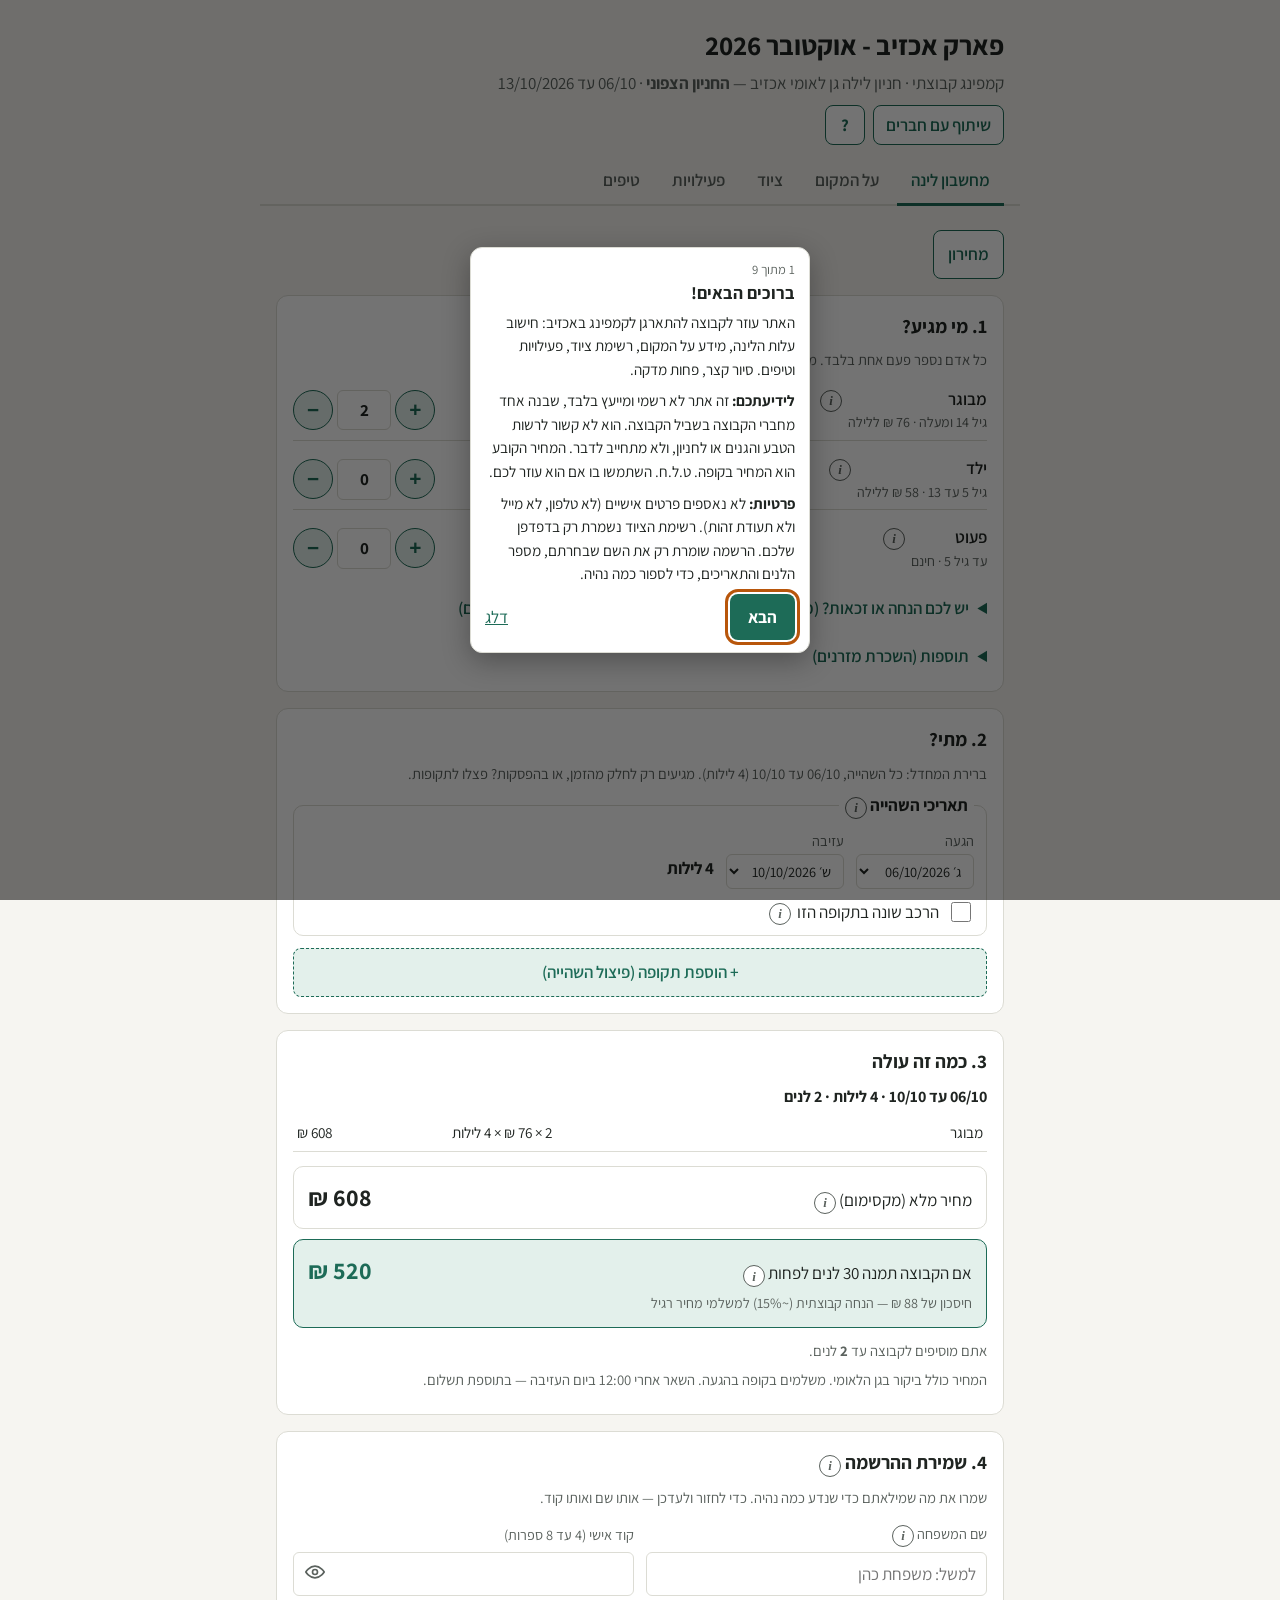
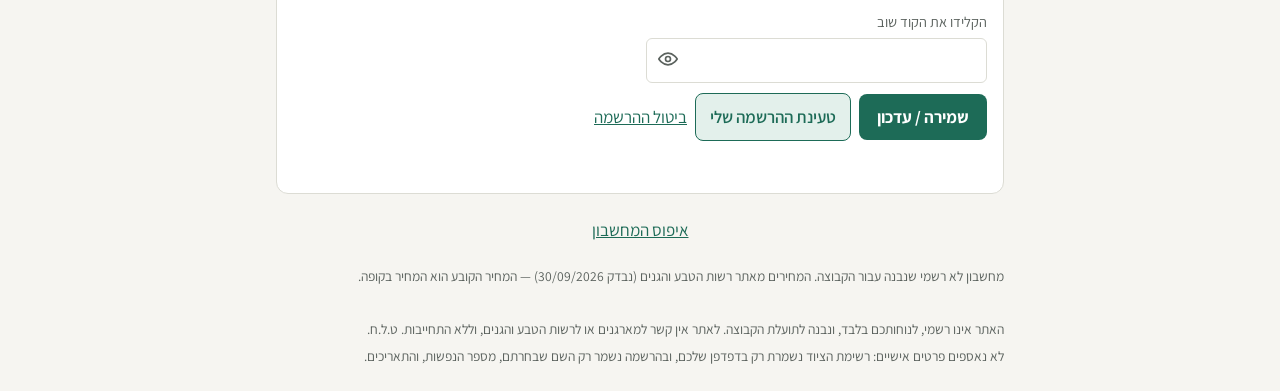
==== index.html @ d4a14a97 "admin-plan §4.3: the managing page edits anything current A tab per kind (tips, comments, gear, acti" ====
<!doctype html>
<html lang="he" dir="rtl">
<head>
  <meta charset="utf-8">
  <meta name="viewport" content="width=device-width, initial-scale=1">
  <title>פארק אכזיב - אוקטובר 2026</title>
  <meta name="description" content="מחשבון עלות לינה לקבוצה בחניון הלילה אכזיב (החניון הצפוני), 06/10 עד 13/10/2026">
  <link rel="preconnect" href="https://fonts.googleapis.com">
  <link rel="preconnect" href="https://fonts.gstatic.com" crossorigin>
  <link href="https://fonts.googleapis.com/css2?family=Assistant:wght@400;600;700&display=swap" rel="stylesheet">
  <link rel="stylesheet" href="style.css?v=d3c4871d">
</head>
<body>
  <a class="skip" href="#main">דלג לתוכן</a>

  <header class="top">
    <h1>פארק אכזיב - אוקטובר 2026</h1>
    <p class="sub">קמפינג קבוצתי · חניון לילה גן לאומי אכזיב — <strong>החניון הצפוני</strong> · 06/10 עד 13/10/2026</p>
    <div class="top-tools">
      <button type="button" id="share-btn" class="btn-secondary" aria-controls="share-menu" aria-expanded="false">שיתוף עם חברים</button>
      <button type="button" id="tour-help" class="btn-secondary" aria-label="הדרכה: סיור באתר">?</button>
      <div id="share-menu" class="share-menu" hidden></div>
    </div>
  </header>

  <nav class="tabs" role="tablist" aria-label="חלקי האתר">
    <button role="tab" id="tab-calc"   aria-controls="panel-calc"   aria-selected="true">מחשבון לינה</button>
    <button role="tab" id="tab-place"  aria-controls="panel-place"  aria-selected="false" tabindex="-1">על המקום</button>
    <button role="tab" id="tab-gear"   aria-controls="panel-gear"   aria-selected="false" tabindex="-1">ציוד</button>
    <button role="tab" id="tab-acts"   aria-controls="panel-acts"   aria-selected="false" tabindex="-1">פעילויות</button>
    <button role="tab" id="tab-tips"   aria-controls="panel-tips"   aria-selected="false" tabindex="-1">טיפים</button>
  </nav>

  <main id="main">

    <!-- ===== Calculator ===== -->
    <section role="tabpanel" id="panel-calc" aria-labelledby="tab-calc">
      <!-- the price list: a section of the calculator, opened by the button, closed by ✕ or the phone's back -->
      <div id="calc-prices" hidden>
        <div class="subbar"><button type="button" id="close-prices" class="btn-secondary">✕ חזרה למחשבון</button></div>
        <div class="card">
          <h2>מחירון לינת שטח באוהלים פרטיים</h2>
          <p class="hint">מחיר לאדם ללילה. אותו מחיר באמצע שבוע ובסופי שבוע. מחיר הלינה כולל ביקור בגן הלאומי.</p>
          <div class="table-wrap"><table id="price-table"></table></div>
          <ul class="notes">
            <li><strong>הנחה קבוצתית</strong> — לקבוצה שמגיעה יחד ומונה 30 לנים לפחות. חלה רק על משלמי מחיר רגיל (מבוגרים וילדים בלי הנחה אחרת). אין כפל הנחות.</li>
            <li>ילד = מגיל 5 עד 14. מתחת לגיל 5 אין תשלום במחירון.</li>
            <li>זכאים להנחה או לפטור (לינת שטח בלבד, בהצגת תעודה): נכה צה"ל ומלווה, נכה שחוק נכי המלחמה בנאצים חל עליו ומלווה, מלווה לאדם עם מוגבלות, תורם איבר בפועל, מדריך תיירים, אזרח ותיק, סטודנט, חיילי חובה ושירות לאומי, משרתי מילואים פעילים.</li>
            <li>התשלום נגבה בקופת האתר בהגעה (אשראי או מזומן) לפי מספר הלנים והלילות שבהזמנה. ההזמנה תופסת מסגרת אשראי; לא ניתן להזמין בכרטיס דיירקט/דביט/נטען.</li>
            <li>אי-הגעה בלי ביטול מחויבת לפי נוהל הביטול של רשות הטבע והגנים.</li>
          </ul>
          <p class="source">מקור: <a id="source-link" target="_blank" rel="noopener">אתר רשות הטבע והגנים</a> · נבדק <span id="checked-date"></span>. המחיר הקובע הוא המחיר בקופה.</p>
        </div>
      </div>

      <div id="calc-main">
      <div class="subbar"><button type="button" id="open-prices" class="btn-secondary" aria-controls="calc-prices" aria-expanded="false">מחירון</button></div>

      <div class="card">
        <h2>1. מי מגיע?</h2>
        <p class="hint">כל אדם נספר פעם אחת בלבד. מי שזכאי להנחה — ספרו אותו רק בשורת ההנחה שלו.</p>
        <div id="base-main" class="counters"></div>

        <details id="base-discounts-box">
          <summary>יש לכם הנחה או זכאות? (מטמון, מילואים, חיילים, סטודנטים, אזרחים ותיקים, נכים)</summary>
          <div id="base-discounts" class="counters"></div>
          <p class="hint">אין כפל הנחות. ההנחות ניתנות לזכאים בלבד ובהצגת כרטיס בתוקף.</p>
        </details>

        <details id="base-extras-box">
          <summary>תוספות (השכרת מזרנים)</summary>
          <div id="base-extras" class="counters"></div>
        </details>
      </div>

      <div class="card">
        <h2>2. מתי?</h2>
        <p class="hint">ברירת המחדל: כל השהייה, 06/10 עד 10/10 (4 לילות). מגיעים רק לחלק מהזמן, או בהפסקות? פצלו לתקופות.</p>
        <div id="periods"></div>
        <button type="button" id="add-period" class="btn-secondary">+ הוספת תקופה (פיצול השהייה)</button>
      </div>

      <div class="card result" aria-live="polite">
        <h2>3. כמה זה עולה</h2>
        <div id="result"></div>
      </div>

      <div class="card" id="reg-card">
        <h2>4. שמירת ההרשמה <span data-tip="נשמרים רק השם שבחרתם, הרכב הלנים והתאריכים — כדי שהמארגנים יוכלו לספור כמה נהיה. הקוד נשמר מוצפן. אפשר לחזור, לעדכן או לבטל בכל זמן." data-about="שמירת ההרשמה"></span></h2>
        <p id="reg-off" class="hint" hidden>ההרשמה עדיין לא פעילה — בינתיים אפשר להשתמש במחשבון.</p>
        <form id="reg-form" novalidate>
          <p class="hint">שמרו את מה שמילאתם כדי שנדע כמה נהיה. כדי לחזור ולעדכן — אותו שם ואותו קוד.</p>
          <p id="reg-hello" class="hello" hidden></p>
          <div class="fields">
            <div class="field">
              <label for="reg-user">שם המשפחה</label>
              <span data-tip="השם עבורכם לזיהוי עצמי — כך תמצאו את ההרשמה כשתחזרו לעדכן. התחילו להקליד ויופיעו השמות שכבר נרשמו." data-about="שם המשפחה"></span>
              <input id="reg-user" type="text" list="reg-names" autocomplete="off" maxlength="40" required placeholder="למשל: משפחת כהן">
              <datalist id="reg-names"></datalist>
            </div>
            <div class="field">
              <label for="reg-pin">קוד אישי (4 עד 8 ספרות)</label>
              <div class="pw"><input id="reg-pin" type="password" inputmode="numeric" autocomplete="off" pattern="[0-9]*" maxlength="8" required>
                <button type="button" class="eye" aria-controls="reg-pin" aria-pressed="false" aria-label="הצגת הקוד"><svg aria-hidden="true" viewBox="0 0 24 24" width="20" height="20" fill="none" stroke="currentColor" stroke-width="2"><path d="M1 12s4-7 11-7 11 7 11 7-4 7-11 7S1 12 1 12z"/><circle cx="12" cy="12" r="3"/><line class="slash" x1="3" y1="3" x2="21" y2="21"/></svg></button></div>
            </div>
            <div class="field" id="reg-pin2-field">
              <label for="reg-pin2">הקלידו את הקוד שוב</label>
              <div class="pw"><input id="reg-pin2" type="password" inputmode="numeric" autocomplete="off" pattern="[0-9]*" maxlength="8">
                <button type="button" class="eye" aria-controls="reg-pin2" aria-pressed="false" aria-label="הצגת הקוד"><svg aria-hidden="true" viewBox="0 0 24 24" width="20" height="20" fill="none" stroke="currentColor" stroke-width="2"><path d="M1 12s4-7 11-7 11 7 11 7-4 7-11 7S1 12 1 12z"/><circle cx="12" cy="12" r="3"/><line class="slash" x1="3" y1="3" x2="21" y2="21"/></svg></button></div>
            </div>
          </div>
          <div id="reg-ask" class="ask" hidden>
            <p id="reg-ask-q"></p>
            <div class="actions">
              <button type="button" id="reg-ask-yes" class="btn-primary">כן, זה אני</button>
              <button type="button" id="reg-ask-no" class="btn-secondary">לא, זו הרשמה חדשה</button>
            </div>
          </div>
          <div class="actions">
            <button type="submit" id="reg-save" class="btn-primary">שמירה / עדכון</button>
            <button type="button" id="reg-load" class="btn-secondary">טעינת ההרשמה שלי</button>
            <button type="button" id="reg-delete" class="btn-link">ביטול ההרשמה</button>
          </div>
          <p id="reg-msg" class="msg" role="status" aria-live="polite"></p>
          <div id="reg-keep" class="keep" hidden>
            <p><strong>שמרו לעצמכם את השם והקוד</strong> — בלעדיהם אי אפשר לעדכן את ההרשמה, והקוד לא נשמר אצלנו בצורה שאפשר לשחזר.</p>
            <div class="actions">
              <button type="button" id="keep-copy" class="btn-secondary">העתקה</button>
              <a id="keep-wa" class="btn-secondary" target="_blank" rel="noopener">שליחה לעצמי בוואטסאפ</a>
              <a id="keep-gmail" class="btn-secondary" target="_blank" rel="noopener">שליחה לעצמי ב-Gmail</a>
              <a id="keep-mail" class="btn-secondary">אפליקציית מייל</a>
            </div>
          </div>
        </form>
      </div>

      <div class="card" id="group-card" hidden>
        <h2>הקבוצה עד עכשיו</h2>
        <div id="group-status" aria-live="polite"></div>
      </div>

      <p class="center"><button type="button" id="reset" class="btn-link">איפוס המחשבון</button></p>
      </div>

      <!-- the calculator's note, under the calculator and the price list only -->
      <footer class="foot">
        מחשבון לא רשמי שנבנה עבור הקבוצה. המחירים מאתר רשות הטבע והגנים (נבדק <span class="checked"></span>) — המחיר הקובע הוא המחיר בקופה.
      </footer>
    </section>

    <!-- ===== Place ===== -->
    <section role="tabpanel" id="panel-place" aria-labelledby="tab-place" hidden>

      <div class="card">
        <h2>נגישות</h2>
        <p><strong>החניון הצפוני (שלנו):</strong> הונגשו חניה, שירותים, מקלחות, פינת פיקניק ושביל לאזור הקמת האוהלים. יש 2 תאי שירותי נכים.</p>
        <p class="muted"><strong>לידיעה — החניון הדרומי:</strong> הונגשו חניה, שירותים, מקלחות, פינת פיקניק, שתי חושות ושבילים.</p>
        <p class="hint">מלווה לאדם עם מוגבלות פטור מתשלום בלינת שטח (בעל התעודה משלם מחיר מלא). נכה צה"ל ומלווה — 38 ₪ ללילה. עגלות להובלת ציוד זמינות בהפקדת תעודה מזהה.</p>
      </div>

      <div class="card">
        <h2>שעות</h2>
        <dl class="facts">
          <dt>כניסה לחניון</dt><dd>15:00 עד 19:00 לכל המאוחר. כניסה רק עם הזמנה מאושרת.</dd>
          <dt>פינוי ביום העזיבה</dt><dd>עד 12:00. מחיר הלינה הוא עד 12:00 ביום העזיבה.</dd>
          <dt>להישאר אחרי 12:00</dt><dd>אפשר עד סגירת האתר ב-17:00, בתוספת 50% מדמי כניסת יום (לכל הלנים).</dd>
          <dt>הגעה מוקדמת</dt><dd>לאתר (לא לחניון), לפי מקום פנוי ובתוספת תשלום. מנויי מטמון — 50% מדמי כניסת יום.</dd>
          <dt>איחור בכניסה/יציאה</dt><dd>תוספת 50%; אחרי 18:00 — תוספת 100%.</dd>
          <dt>מקסימום</dt><dd>6 לילות ברצף.</dd>
          <dt>מקלחות חמות</dt><dd>18:00 בערב עד 09:00 בבוקר.</dd>
        </dl>
      </div>

      <div class="card">
        <h2>מה יש בחניון הצפוני</h2>
        <ul class="facilities">
          <li>מקלחות — 7 לנשים, 4 לגברים</li>
          <li>שירותים — 10 לנשים, 8 לגברים</li>
          <li>שירותי נכים — 2</li>
          <li>כיורים לשטיפת כלים — 5</li>
          <li>משטח עבודה — 1</li>
          <li>מקררים — 3 · מקפיאים — 2</li>
          <li>ברזיות מים לשתייה — 7 · מֵקָרים — 2</li>
          <li>נקודות טעינה לטלפונים — 20</li>
          <li>ספסלים ושולחנות פיקניק — 80</li>
          <li>סככות צל בחוף הרחצה — 2</li>
          <li>עמדות לאיסוף גחלים — 15</li>
          <li>תאורת שטח</li>
          <li>מנגל — מותר, בציוד עצמי</li>
          <li>חוף רחצה מוכרז עם מציל עד 15/10</li>
        </ul>
        <p class="hint">השכרת מזרן — 12 ₪ ללילה (לפי המלאי). <strong>אין פלטות לשבת בחניון הצפוני</strong> — הן רק בדרומי.</p>
      </div>

      <div class="card">
        <h2>כדאי לדעת לפני שמגיעים</h2>
        <ul class="rules">
          <li>אין כניסה לכלבים.</li>
          <li>אין חשמל — אסור למתוח כבלים ומאריכים. אסור להפעיל גנרטורים.</li>
          <li>אסור להשמיע מוזיקה או להפעיל הגברה.</li>
          <li>אסור להדליק מדורות. מנגל — כן.</li>
          <li>אסור להכניס בקבוקי זכוכית, ובלוני גז מעל 10 ק"ג.</li>
          <li>אסור לקשור חבלים ולמתוח כבלים בין העצים.</li>
          <li>החניון לא שומר מקום מוגדר — תפוסה בלבד. שווה להגיע יחד.</li>
          <li>יש להפקיד תעודה מזהה בהגעה.</li>
          <li>אין לינה על החוף. רחצה רק בחוף המוכרז ובשעות ההצלה.</li>
          <li>במזג אוויר סוער לא ניתן להגיע ללינה מטעמי בטיחות.</li>
        </ul>
      </div>

      <div class="card">
        <h2>איך מגיעים ויצירת קשר</h2>
        <p>כ-5 ק"מ צפונית לנהריה. מכביש 4 — פנייה ראשונה שמאלה אחרי קיבוץ גשר הזיו (בין ק"מ 245 ל-246).<br>
          בוויז: <strong>חניון לילה גן לאומי אכזיב וחוף אכזיב</strong></p>
        <p>טלפון החניון: <a href="tel:049823263">04-9823263</a> · מוקד: <a href="tel:*3639">3639*</a><br>
          דוא"ל: <a href="mailto:gl-achziv-h@npa.org.il">gl-achziv-h@npa.org.il</a></p>
      </div>
    </section>

    <!-- ===== Tips ===== -->
    <section role="tabpanel" id="panel-tips" aria-labelledby="tab-tips" hidden>
      <div class="card">
        <h2>טיפים מהקבוצה</h2>
        <p class="hint">טיפים שחברי הקבוצה כתבו — ציוד, לינה, אוכל, ילדים ועוד. כל טיפ ותגובה מופיעים באתר אחרי אישור של המארגן.</p>
        <p id="tips-state" class="msg" role="status" aria-live="polite">טוען טיפים…</p>
        <div id="tips-tools" class="tips-tools" hidden>
          <div class="field">
            <label for="tips-q">חיפוש</label>
            <input id="tips-q" type="search" autocomplete="off" placeholder="למשל: אוהל, צל, ילדים">
          </div>
          <div class="field">
            <label for="tips-cat">קטגוריה</label>
            <select id="tips-cat"><option value="">הכל</option></select>
          </div>
          <button type="button" id="tips-write-btn" class="btn-secondary">+ כתיבת טיפ חדש</button>
        </div>
        <p id="tips-count" class="hint" aria-live="polite"></p>
      </div>

      <div id="tips-mine"></div>
      <div id="tips-list"></div>

      <div class="card" id="tip-write" hidden>
        <h2>כתיבת טיפ חדש</h2>
        <p class="hint">רעיון אחד בכל טיפ: כותרת קצרה ועד 400 תווים. הטיפ יופיע אחרי אישור.</p>
        <form id="tip-form" novalidate>
          <div class="field">
            <label for="tip-cat">קטגוריה</label>
            <select id="tip-cat" required></select>
          </div>
          <div class="field">
            <label for="tip-title">כותרת</label>
            <input id="tip-title" type="text" maxlength="60" autocomplete="off" required placeholder="למשל: יתדות ארוכות לחול">
          </div>
          <div class="field">
            <label for="tip-text">הטיפ</label>
            <textarea id="tip-text" rows="4" maxlength="400" required aria-describedby="tip-left"></textarea>
            <small id="tip-left" class="left"></small>
          </div>
          <div class="field">
            <label for="tip-author">שם (לא חובה)</label>
            <input id="tip-author" type="text" maxlength="40" autocomplete="off">
          </div>
          <div class="hp" aria-hidden="true"><label>לא למילוי <input id="tip-hp" type="text" tabindex="-1" autocomplete="off"></label></div>
          <div id="tip-similar" class="similar" hidden aria-live="polite"></div>
          <div class="actions"><button type="submit" class="btn-primary">שליחה לאישור</button></div>
          <p id="tip-msg" class="msg" role="status" aria-live="polite"></p>
        </form>
      </div>
    </section>

    <!-- ===== Equipment ===== -->
    <section role="tabpanel" id="panel-gear" aria-labelledby="tab-gear" hidden>
      <div class="card">
        <h2>רשימת ציוד אישית</h2>
        <p class="hint">בחרו מה אתם לוקחים, ואז סמנו מה כבר ארוז. הרשימה נשמרת בדפדפן הזה בלבד — להעברה לטלפון אחר, שלחו אותה בוואטסאפ.</p>
      </div>

      <!-- fixed under the tab row: the view toggle, and in the picking view the search and tags -->
      <div id="gear-bar" class="gbar">
        <div class="seg" role="group" aria-label="תצוגה">
          <button type="button" id="gear-view-pick" aria-pressed="true">בחירת פריטים</button>
          <button type="button" id="gear-view-mine" aria-pressed="false">הרשימה שלי (0)</button>
        </div>
        <div id="gear-filters">
          <label for="gear-q" class="sr-only">חיפוש פריט</label>
          <input id="gear-q" type="search" autocomplete="off" placeholder="חיפוש, למשל: פנס, צל, תינוק">
          <div id="gear-tags" class="chips" role="group" aria-label="סינון לפי תגית"></div>
        </div>
      </div>

      <div id="gear-pick">
        <div class="card">
          <button type="button" id="gear-basic" class="btn-secondary">+ הוספת כל הפריטים הבסיסיים</button>
          <button type="button" id="gear-clear" class="btn-link">ניקוי כל הבחירות</button>
          <p id="gear-pick-msg" class="msg" role="status" aria-live="polite"></p>
          <p id="gear-count" class="hint" aria-live="polite"></p>
          <button type="button" id="gear-expand" class="btn-link">פתיחת כל הקטגוריות</button>
        </div>
        <div id="gear-pick-list" class="card glists"></div>
      </div>

      <div id="gear-mine" hidden>
        <div class="card">
          <p id="gear-mine-empty" class="hint">עוד לא בחרתם פריטים. עברו ל"בחירת פריטים" וסמנו מה אתם לוקחים.</p>
          <div id="gear-progress" hidden>
            <p id="gear-progress-text" class="gprog"></p>
            <progress id="gear-progress-bar" value="0" max="1" aria-labelledby="gear-progress-text"></progress>
          </div>
          <div id="gear-mine-tools" class="actions" hidden>
            <button type="button" id="gear-copy" class="btn-secondary">העתקת הרשימה</button>
            <a id="gear-wa" class="btn-secondary" href="https://wa.me/" target="_blank" rel="noopener">שליחה בוואטסאפ</a>
            <button type="button" id="gear-reset" class="btn-link">ניקוי סימוני "ארוז"</button>
          </div>
          <p id="gear-mine-msg" class="msg" role="status" aria-live="polite"></p>
        </div>
        <div id="gear-mine-list" class="card glists"></div>
      </div>

      <div class="card" id="gear-add">
        <h2>חסר פריט?</h2>
        <p class="hint">הוסיפו אותו לרשימה שלכם. הוא יישלח גם למארגן, שיחליט אם להוסיף אותו לרשימה הכללית.</p>
        <form id="gear-form" novalidate>
          <div class="field">
            <label for="gear-new-sec">קטגוריה</label>
            <select id="gear-new-sec" required></select>
          </div>
          <div class="field">
            <label for="gear-new-name">הפריט</label>
            <input id="gear-new-name" type="text" maxlength="60" autocomplete="off" required placeholder="למשל: כיסא חוף">
          </div>
          <div class="hp" aria-hidden="true"><label>לא למילוי <input id="gear-hp" type="text" tabindex="-1" autocomplete="off"></label></div>
          <div class="actions"><button type="submit" class="btn-primary">הוספה לרשימה שלי</button></div>
          <p id="gear-form-msg" class="msg" role="status" aria-live="polite"></p>
        </form>
      </div>
    </section>

    <!-- ===== Activities ===== -->
    <section role="tabpanel" id="panel-acts" aria-labelledby="tab-acts" hidden>
      <div class="card">
        <h2>פעילויות בקבוצה</h2>
        <p class="hint">פעילויות שמשפחות בקבוצה מתכננות: לכולם, למבוגרים או לילדים. משפחה רשומה יכולה להוסיף פעילות או להצטרף אליה, עם השם והקוד של ההרשמה.</p>
        <p id="acts-state" class="msg" role="status" aria-live="polite">טוען פעילויות…</p>
        <button type="button" id="acts-add" class="btn-secondary">+ הוספת פעילות</button>
      </div>

      <!-- fixed under the tab row: the view toggle and the filters -->
      <div id="acts-bar" class="gbar">
        <div class="seg" role="group" aria-label="תצוגה">
          <button type="button" id="acts-view-list" aria-pressed="true">לפי ימים</button>
          <button type="button" id="acts-view-cal" aria-pressed="false">לוח שבועי</button>
          <button type="button" id="acts-view-mine" aria-pressed="false">הרשימה שלי</button>
        </div>
        <label for="acts-q" class="sr-only">חיפוש פעילות</label>
        <input id="acts-q" type="search" autocomplete="off" placeholder="חיפוש, למשל: ים, יצירה, טיול">
        <div id="acts-days" class="chips chips-row" role="group" aria-label="סינון לפי יום"></div>
        <div id="acts-tags" class="chips" role="group" aria-label="סינון לפי קהל"></div>
      </div>

      <p id="acts-count" class="hint" aria-live="polite"></p>
      <div id="acts-list"></div>
      <div id="acts-cal" hidden></div>

      <dialog id="act-dlg" class="adlg" aria-labelledby="act-dlg-title">
        <button type="button" id="act-dlg-close" class="adlg-x" aria-label="סגירה">✕</button>
        <div id="act-dlg-body"></div>
      </dialog>
      <!-- after joining or leaving: a short confirmation, not the whole activity again (activities-plan §6.4) -->
      <dialog id="act-done" class="adlg adlg-sm" aria-labelledby="act-done-title" aria-describedby="act-done-text">
        <h2 id="act-done-title"></h2>
        <p id="act-done-text"></p>
        <div class="actions"><button type="button" id="act-done-ok" class="btn-primary">אישור</button></div>
      </dialog>
    </section>
  </main>

  <!-- the site-wide note, on every tab (docs/tour-plan.md §2) -->
  <footer class="site-note">
    <p>האתר אינו רשמי, לנוחותכם בלבד, ונבנה לתועלת הקבוצה. לאתר אין קשר למארגנים או לרשות הטבע והגנים, וללא התחייבות. ט.ל.ח.</p>
    <p>לא נאספים פרטים אישיים: רשימת הציוד נשמרת רק בדפדפן שלכם, ובהרשמה נשמר רק השם שבחרתם, מספר הנפשות, והתאריכים.</p>
  </footer>

  <dialog id="share-dlg" class="adlg" aria-labelledby="share-dlg-title">
    <h2 id="share-dlg-title">נרשמתם!</h2>
    <p>רוצים לשתף את האתר עם משפחות נוספות מהקבוצה?</p>
    <div class="actions" id="share-dlg-actions"></div>
    <p class="msg good" id="share-dlg-msg" role="status" aria-live="polite"></p>
  </dialog>

  <script src="prices.js?v=9ef8ec21"></script>
  <script src="app.js?v=78fe87df"></script>
  <script src="search.js?v=31352673"></script>
  <script src="tips.js?v=34713f3a"></script>
  <script src="gear-seed.js?v=c6a3d750"></script>
  <script src="gear.js?v=e1b0dcc9"></script>
  <script src="acts-demo.js?v=b2f8d20b"></script>
  <script src="activities.js?v=a97023ba"></script>
  <script src="share.js?v=1d3c3429"></script>
  <script src="tour-texts.js?v=ff531dfa"></script>
  <script src="tour.js?v=58c1f60b"></script>
</body>
</html>
---- style.css ----
:root {
  --bg: #f6f5f1;
  --card: #ffffff;
  --text: #1f2421;
  --muted: #5b625e;
  --line: #dcdcd4;
  --accent: #1d6b57;
  --accent-soft: #e3f0eb;
  --warn-bg: #fff4e0;
  --warn-text: #7a4a00;
  --focus: #b8560b;
  --danger: #c62828;
  /* activity audiences: background, edge, text */
  --t-all-bg: #e3f0eb; --t-all-line: #1d6b57; --t-all-ink: #1d6b57;
  --t-adult-bg: #e6edf8; --t-adult-line: #3b62a3; --t-adult-ink: #2d4f87;
  --t-kid-bg: #fdeccf; --t-kid-line: #b86a0b; --t-kid-ink: #8a4d00;
}
@media (prefers-color-scheme: dark) {
  :root:not([data-theme="light"]) {
    --bg: #151816; --card: #1f2320; --text: #ecefec; --muted: #a8b0ab;
    --line: #353b37; --accent: #6cc4a8; --accent-soft: #1f3a31;
    --warn-bg: #3a2c12; --warn-text: #ffd699; --focus: #ffb066; --danger: #ff6b6b;
    --t-all-bg: #1f3a31; --t-all-line: #6cc4a8; --t-all-ink: #8fdcc0;
    --t-adult-bg: #1e2b40; --t-adult-line: #8fb4ee; --t-adult-ink: #a9c6f5;
    --t-kid-bg: #3d2c10; --t-kid-line: #f0a94a; --t-kid-ink: #ffc780;
  }
}
:root[data-theme="dark"] {
  --bg: #151816; --card: #1f2320; --text: #ecefec; --muted: #a8b0ab;
  --line: #353b37; --accent: #6cc4a8; --accent-soft: #1f3a31;
  --warn-bg: #3a2c12; --warn-text: #ffd699; --focus: #ffb066; --danger: #ff6b6b;
    --t-all-bg: #1f3a31; --t-all-line: #6cc4a8; --t-all-ink: #8fdcc0;
    --t-adult-bg: #1e2b40; --t-adult-line: #8fb4ee; --t-adult-ink: #a9c6f5;
    --t-kid-bg: #3d2c10; --t-kid-line: #f0a94a; --t-kid-ink: #ffc780;
}

* { box-sizing: border-box; }
body {
  margin: 0; background: var(--bg); color: var(--text);
  font: 17px/1.55 "Assistant", "Segoe UI", Arial, sans-serif;
}
main, .top, .tabs { max-width: 760px; margin-inline: auto; padding-inline: 16px; }
h1 { font-size: 1.7rem; margin: 24px 0 4px; }
h2 { font-size: 1.2rem; margin: 0 0 8px; }
h3 { font-size: 1rem; margin: 0 0 6px; }
.sub { margin: 0 0 16px; color: var(--muted); }
a { color: var(--accent); }
:focus-visible { outline: 3px solid var(--focus); outline-offset: 2px; }

.skip { position: absolute; inset-inline-start: -999px; }
.skip:focus { inset-inline-start: 16px; top: 8px; background: var(--card); padding: 8px; z-index: 9; }

/* tabs */
/* The row's line is an inset shadow, not a border, and the active tab's underline sits over it inside the row:
   anything below the row's box made it scroll up and down (a small vertical scrollbar on desktop). */
.tabs { display: flex; gap: 4px; box-shadow: inset 0 -2px 0 var(--line); overflow-x: auto; overflow-y: hidden;
  position: sticky; top: 0; z-index: 5; background: var(--bg); }
/* anything scrolled into view lands below the fixed tab row */
.card, [id] { scroll-margin-top: calc(var(--tabs-h, 48px) + 12px); }
#panel-calc .card, #panel-calc [id] { scroll-margin-top: calc(var(--tabs-h, 48px) + 68px); }
/* the calculator's fixed bar (מחירון / ✕), right under the tab row */
.subbar { position: sticky; top: var(--tabs-h, 48px); z-index: 4; background: var(--bg); padding: 8px 0; margin-bottom: 8px; }
.subbar .btn-secondary { width: auto; border-style: solid; background: var(--card); }
#calc-main[hidden], #calc-prices[hidden] { display: none; }
.tabs button {
  font: inherit; font-weight: 600; background: none; border: 0; color: var(--muted);
  padding: 10px 14px; cursor: pointer; border-bottom: 3px solid transparent; white-space: nowrap;
}
.tabs button[aria-selected="true"] { color: var(--accent); border-bottom-color: var(--accent); }
main { padding-top: 16px; padding-bottom: 24px; }

.card { background: var(--card); border: 1px solid var(--line); border-radius: 12px; padding: 16px; margin-bottom: 16px; }
.hint, .muted, small { color: var(--muted); }
.hint { font-size: .92rem; margin: 6px 0; }
.center { text-align: center; }

/* counters */
.counters { display: grid; gap: 8px; margin: 8px 0; }
.counter { display: flex; align-items: center; justify-content: space-between; gap: 12px; padding: 6px 0; border-bottom: 1px solid var(--line); }
.counter:last-child { border-bottom: 0; }
.counter label { display: flex; flex-direction: column; }
.counter .lbl { font-weight: 600; }
.counter .meta { font-size: .88rem; color: var(--muted); }
.stepper { display: flex; align-items: center; flex-shrink: 0; }
.stepper input {
  width: 3.2em; text-align: center; font: inherit; font-weight: 700; padding: 6px 2px;
  border: 1px solid var(--line); background: var(--card); color: var(--text); margin: 0 4px; border-radius: 6px;
  -moz-appearance: textfield;
}
.stepper input::-webkit-inner-spin-button, .stepper input::-webkit-outer-spin-button { -webkit-appearance: none; margin: 0; }
.step {
  width: 40px; height: 40px; border-radius: 50%; border: 1px solid var(--accent); background: var(--accent-soft);
  color: var(--accent); font-size: 1.3rem; font-weight: 700; cursor: pointer; line-height: 1;
}
details { margin-top: 10px; }
summary { cursor: pointer; font-weight: 600; color: var(--accent); padding: 6px 0; }

/* info bubbles */
.who { display: flex; align-items: flex-start; gap: 6px; }
.tip { position: relative; display: inline-block; vertical-align: middle; }
.tip-btn {
  width: 22px; height: 22px; border-radius: 50%; border: 1px solid var(--muted); background: var(--card);
  color: var(--muted); font: italic 700 13px/1 Georgia, serif; cursor: pointer; padding: 0;
  /* larger invisible hit area for fingers */
  box-shadow: 0 0 0 10px transparent;
}
.tip-btn:hover, .tip.open .tip-btn { border-color: var(--accent); color: var(--accent); }
.tip-bubble {
  display: none; position: fixed; z-index: 10; left: 0; top: 0;
  width: max-content; max-width: min(280px, calc(100vw - 16px));
  background: var(--text); color: var(--bg); font: 400 .88rem/1.45 "Assistant", "Segoe UI", Arial, sans-serif;
  padding: 8px 10px; border-radius: 8px; box-shadow: 0 4px 14px rgba(0,0,0,.18); text-align: start; white-space: normal;
}
.tip-bubble::before {
  content: ""; position: absolute; top: -6px; left: calc(var(--arrow-x, 20px) - 6px);
  border: 6px solid transparent; border-top: 0; border-bottom-color: var(--text);
}
.tip-bubble.above::before { top: auto; bottom: -6px; border-bottom: 0; border-top: 6px solid var(--text); }
.tip:hover .tip-bubble, .tip-btn:focus-visible + .tip-bubble, .tip.open .tip-bubble { display: block; }

/* periods */
.period { position: relative; border: 1px solid var(--line); border-radius: 10px; padding: 10px 12px; margin: 0 0 12px; }
/* trash sits on the header line, at the left (inline-end in RTL) */
.period .remove {
  position: absolute; top: -31px; inset-inline-end: 10px;
  width: 36px; height: 36px; display: grid; place-items: center;
  border: 1px solid var(--danger); border-radius: 50%; background: var(--card); color: var(--danger); cursor: pointer;
}
.period .remove:hover { background: var(--danger); color: var(--card); }
.period legend { font-weight: 700; padding: 0 6px; }
.dates { display: flex; flex-wrap: wrap; gap: 12px; align-items: flex-end; }
.dates label { font-size: .9rem; color: var(--muted); }
select {
  font: inherit; color: var(--text); background: var(--card); border: 1px solid var(--line);
  border-radius: 6px; padding: 6px 8px; margin-top: 2px;
}
.nights { font-weight: 700; padding-bottom: 8px; }
.check { display: flex; align-items: center; gap: 6px; margin-top: 10px; }
.check label { display: flex; align-items: center; gap: 8px; }
.check input { width: 20px; height: 20px; }
.custom { margin-top: 8px; padding-inline-start: 12px; border-inline-start: 3px solid var(--accent-soft); }
.btn-secondary {
  font: inherit; font-weight: 600; background: var(--accent-soft); color: var(--accent);
  border: 1px dashed var(--accent); border-radius: 8px; padding: 10px 14px; cursor: pointer; width: 100%;
}
.btn-link { font: inherit; background: none; border: 0; color: var(--accent); text-decoration: underline; cursor: pointer; padding: 6px 0; }

/* result */
.warn { background: var(--warn-bg); color: var(--warn-text); border-radius: 8px; padding: 10px 28px 10px 12px; margin: 0 0 12px; }
.breakdown { margin-bottom: 14px; }
table { width: 100%; border-collapse: collapse; font-size: .95rem; }
td, th { padding: 6px 4px; border-bottom: 1px solid var(--line); text-align: start; vertical-align: top; }
.num { text-align: end; white-space: nowrap; font-variant-numeric: tabular-nums; }
.totals { display: grid; gap: 10px; margin: 12px 0; }
.total { display: flex; flex-wrap: wrap; justify-content: space-between; align-items: baseline; gap: 4px 12px;
  padding: 12px 14px; border-radius: 10px; border: 1px solid var(--line); }
.total strong { font-size: 1.5rem; font-variant-numeric: tabular-nums; }
.total small { flex-basis: 100%; }
.total.group { background: var(--accent-soft); border-color: var(--accent); }
.total.group strong { color: var(--accent); }

/* registration */
.fields { display: grid; grid-template-columns: 1fr 1fr; gap: 12px; margin: 10px 0; align-items: end; }
.fields label { font-size: .9rem; color: var(--muted); }
.fields input {
  width: 100%; font: inherit; color: var(--text); background: var(--card);
  border: 1px solid var(--line); border-radius: 6px; padding: 8px 10px; margin-top: 2px;
}
.actions { display: flex; flex-wrap: wrap; gap: 8px; align-items: center; }
.actions .btn-secondary { width: auto; border-style: solid; }
.btn-primary {
  font: inherit; font-weight: 700; background: var(--accent); color: var(--card);
  border: 0; border-radius: 8px; padding: 10px 18px; cursor: pointer;
}
button:disabled { opacity: .55; cursor: wait; }
.msg { min-height: 1.5em; margin: 10px 0 0; font-weight: 600; }
.msg.good { color: var(--accent); }
.msg.bad { color: var(--warn-text); background: var(--warn-bg); padding: 6px 10px; border-radius: 6px; }
.nights-table .yes { color: var(--accent); font-weight: 700; }
.nights-table .no { color: var(--muted); }
.field label { font-size: .9rem; color: var(--muted); }
.field input { margin-top: 4px; }
.field[hidden] { display: none; }
.pw { position: relative; }
.pw input { padding-inline-end: 44px; }
.eye {
  position: absolute; inset-inline-end: 2px; top: 50%; transform: translateY(-50%); margin-top: 2px;
  width: 40px; height: 36px; border: 0; background: none; color: var(--muted); cursor: pointer;
}
.eye .slash { display: none; }
.eye[aria-pressed="true"] .slash { display: inline; }
.eye:hover { color: var(--accent); }
.hello { background: var(--accent-soft); border-radius: 8px; padding: 8px 12px; }
.ask { background: var(--warn-bg); color: var(--warn-text); border-radius: 8px; padding: 10px 12px; margin: 10px 0; }
.ask p { margin: 0 0 8px; }
.keep { border: 1px solid var(--accent); border-radius: 8px; padding: 10px 12px; margin-top: 12px; }
.keep p { margin: 0 0 8px; }
a.btn-secondary { display: inline-block; text-decoration: none; border-style: solid; }
@media (max-width: 520px) { .fields { grid-template-columns: 1fr; } }

/* price list + place */
.table-wrap { overflow-x: auto; }
.notes li, .rules li { margin-bottom: 6px; }
.source { font-size: .9rem; color: var(--muted); }
.facilities { columns: 2; column-gap: 24px; padding-inline-start: 20px; }
.facilities li { break-inside: avoid; margin-bottom: 4px; }
.facts { display: grid; grid-template-columns: max-content 1fr; gap: 6px 16px; margin: 0; }
.facts dt { font-weight: 600; }
.facts dd { margin: 0; }

/* tips */
#panel-tips .field { margin-bottom: 10px; }
#panel-tips .field input, #panel-tips .field textarea, #panel-tips .field select {
  display: block; width: 100%; font: inherit; color: var(--text); background: var(--card);
  border: 1px solid var(--line); border-radius: 6px; padding: 8px 10px; margin-top: 4px;
}
#panel-tips textarea { resize: vertical; }
.tips-tools { display: grid; grid-template-columns: 2fr 1fr; gap: 0 12px; align-items: end; margin-top: 10px; }
.tips-tools .btn-secondary { grid-column: 1 / -1; }
.tips-tools[hidden], .similar[hidden] { display: none; }
#panel-tips .msg:empty { display: none; }
.pending-badge.sending { color: var(--muted); background: var(--bg); }
.pending-badge.failed { color: var(--danger); background: var(--bg); }
.tcard h3 { font-size: 1.08rem; margin: 2px 0 6px; }
.tcat { display: inline-block; margin: 0; font-size: .82rem; font-weight: 600; color: var(--accent);
  background: var(--accent-soft); border-radius: 999px; padding: 1px 10px; }
.ttext { margin: 0 0 8px; white-space: pre-line; overflow-wrap: anywhere; }
.by { white-space: nowrap; }
.comments { border-top: 1px solid var(--line); padding-top: 6px; }
.comments h4 { font-size: .92rem; margin: 4px 0; color: var(--muted); }
.clist { list-style: none; margin: 0; padding: 0; }
.clist li { padding: 6px 10px; margin: 4px 0; background: var(--bg); border-radius: 8px; font-size: .95rem;
  white-space: pre-line; overflow-wrap: anywhere; }
.clist li[hidden] { display: none; }
.pending-badge { display: inline-block; font-size: .8rem; font-weight: 700; color: var(--warn-text);
  background: var(--warn-bg); border-radius: 999px; padding: 0 8px; white-space: nowrap; }
.clist li.pending, .mine .tcard.pending { border: 1px dashed var(--warn-text); }
.mine .tcard.pending { border-radius: 10px; padding: 10px 12px; margin-top: 10px; }
.cform { margin-top: 6px; }
.hp { position: absolute; inset-inline-start: -9999px; width: 1px; height: 1px; overflow: hidden; }
.similar { background: var(--warn-bg); color: var(--warn-text); border-radius: 8px; padding: 8px 12px; margin: 6px 0 12px; }
.similar p { margin: 0 0 4px; }
.similar ul { margin: 0; padding-inline-start: 18px; }
.similar .btn-link { color: inherit; }
.left { display: block; margin-top: 2px; }
@media (max-width: 520px) { .tips-tools { grid-template-columns: 1fr; } }

/* equipment */
#panel-gear .field { margin-bottom: 10px; }
#panel-gear .field input, #panel-gear .field select {
  display: block; width: 100%; font: inherit; color: var(--text); background: var(--card);
  border: 1px solid var(--line); border-radius: 6px; padding: 8px 10px; margin-top: 4px;
}
#panel-gear .msg:empty { display: none; }
#gear-pick[hidden], #gear-mine[hidden], #gear-progress[hidden], #gear-mine-tools[hidden], #gear-mine-empty[hidden] { display: none; }
.gbar { position: sticky; top: var(--tabs-h, 48px); z-index: 4; background: var(--bg); padding: 8px 0; margin-bottom: 8px; }
#gear-filters[hidden] { display: none; }
#gear-q { display: block; width: 100%; font: inherit; color: var(--text); background: var(--card);
  border: 1px solid var(--line); border-radius: 6px; padding: 8px 10px; margin-top: 8px; }
#gear-filters .chips { margin: 8px 0 0; }
#panel-gear .card, #panel-gear [id] { scroll-margin-top: calc(var(--tabs-h, 48px) + 170px); }
.sr-only { position: absolute; width: 1px; height: 1px; padding: 0; margin: -1px; overflow: hidden; clip: rect(0 0 0 0); white-space: nowrap; border: 0; }
.seg { display: flex; gap: 0; border: 1px solid var(--accent); border-radius: 8px; overflow: hidden; }
.seg button { flex: 1; font: inherit; font-weight: 600; background: var(--card); color: var(--accent); border: 0; padding: 10px 8px; cursor: pointer; }
.seg button[aria-pressed="true"] { background: var(--accent); color: var(--card); }
.chips { display: flex; flex-wrap: wrap; gap: 6px; margin: 0 0 12px; }
.chip { font: inherit; font-size: .9rem; font-weight: 600; background: var(--card); color: var(--accent);
  border: 1px solid var(--accent); border-radius: 999px; padding: 4px 12px; cursor: pointer; }
.chip[aria-pressed="true"] { background: var(--accent); color: var(--card); }
.glists:empty { display: none; }
.gsec { margin: 0 0 6px; }
.gsec + .gsec { border-top: 1px solid var(--line); padding-top: 4px; }
.gsec summary { display: flex; justify-content: space-between; align-items: center; gap: 8px; list-style: none; padding: 8px 0; }
.gsec summary::-webkit-details-marker { display: none; }
/* flex hides the browser's own arrow, so draw one: a folded section must look like it opens */
.gsec summary > span::before { content: ""; display: inline-block; width: 8px; height: 8px; margin: 0 2px 2px 12px;
  border: solid var(--accent); border-width: 0 0 2.5px 2.5px; transform: rotate(45deg); }      /* points left: folded */
.gsec[open] summary > span::before { transform: rotate(-45deg); margin-bottom: 5px; }        /* points down: open */
.gcount { font-weight: 600; font-variant-numeric: tabular-nums; }
.glist { list-style: none; margin: 0 0 6px; padding: 0; }
.gitem { display: flex; flex-wrap: wrap; align-items: flex-start; gap: 4px 10px; padding: 6px 0; }
.gitem input { width: 22px; height: 22px; margin: 2px 0 0; flex-shrink: 0; accent-color: var(--accent); }
.gitem label { flex: 1; min-width: 0; overflow-wrap: anywhere; cursor: pointer; }
.gnote { display: block; font-size: .85rem; }
.gitem .b, .gitem .gdrop { margin-inline-start: 32px; }
.gitem .b + .gdrop { margin-inline-start: 0; }
.gitem.packed .gname { text-decoration: line-through; color: var(--muted); }
.gprog { font-weight: 700; margin: 0 0 4px; }
#gear-progress-bar { width: 100%; height: 12px; accent-color: var(--accent); margin-bottom: 10px; }

/* activities */
#panel-acts .msg:empty, #acts-add[hidden], #acts-list[hidden], #acts-cal[hidden], #acts-q[hidden], #acts-days[hidden], #acts-tags[hidden] { display: none; }
#acts-add { margin-top: 8px; }
#acts-q { display: block; width: 100%; font: inherit; color: var(--text); background: var(--card);
  border: 1px solid var(--line); border-radius: 6px; padding: 8px 10px; margin-top: 8px; }
#acts-bar .chips { margin: 8px 0 0; }
/* three views: each button as wide as its label, so "הרשימה שלי (2)" stays on one line at 360px */
#acts-bar .seg button { flex: 1 1 auto; padding-inline: 6px; white-space: nowrap; }
.chips-row { flex-wrap: nowrap; overflow-x: auto; padding-bottom: 2px; }
.chips-row .chip { white-space: nowrap; flex-shrink: 0; }
@media (min-width: 701px) { .chips-row { flex-wrap: wrap; } }
#panel-acts .card, #panel-acts [id] { scroll-margin-top: calc(var(--tabs-h, 48px) + 190px); }
.aday h3 { margin-bottom: 4px; }
.alist { list-style: none; margin: 0; padding: 0; }
.alist li + li { border-top: 1px solid var(--line); }
.arow { display: grid; gap: 2px; width: 100%; text-align: start; font: inherit; color: var(--text); background: none;
  border: 0; padding: 10px 4px; cursor: pointer; border-radius: 8px; }
.arow:hover { background: var(--accent-soft); }
.atime { font-weight: 700; color: var(--accent); font-variant-numeric: tabular-nums; }
.atopic { font-weight: 600; overflow-wrap: anywhere; }
.ameta { font-size: .88rem; color: var(--muted); }
.atag { font-weight: 600; color: var(--accent); }
.amine { color: var(--accent); }
.calnav { display: flex; align-items: center; justify-content: space-between; gap: 8px; margin-bottom: 8px; }
.calnav .btn-secondary { width: 48px; border-style: solid; font-size: 1.3rem; padding: 4px 0; }
.calnav span { font-weight: 700; }
.calwrap { padding: 8px; }
.calhead, .calbody { display: grid; gap: 0 2px; }
.calhead { font-size: .85rem; font-weight: 700; text-align: center; padding-bottom: 4px; border-bottom: 1px solid var(--line); }
.calhours { position: relative; font-size: .75rem; color: var(--muted); }
.calhours span { position: absolute; inset-inline-start: 0; line-height: 1.2; padding-top: 1px; font-variant-numeric: tabular-nums; }
.calday { position: relative; border-inline-start: 1px solid var(--line); }
.calline { position: absolute; inset-inline: 0; height: 1px; background: var(--line); }
/* a run of empty hours, folded */
.calgap { position: absolute; inset-inline: 0; background: repeating-linear-gradient(135deg, var(--line) 0 2px, transparent 2px 6px); opacity: .7; }
.calhours .calgapmark { line-height: 12px; padding: 0; font-weight: 700; }
.ablock { position: absolute; overflow: hidden; font: inherit; font-size: .78rem; line-height: 1.25; text-align: start;
  color: var(--text); background: var(--accent-soft); border: 1px solid var(--accent); border-radius: 6px;
  padding: 2px 4px; cursor: pointer; overflow-wrap: break-word; hyphens: auto; min-height: 20px; }
.ablock.mine { border-width: 2px; }
/* each audience its own colour: calendar blocks, list rows, the tag text and the filter chips */
.t-all { --t-bg: var(--t-all-bg); --t-line: var(--t-all-line); --t-ink: var(--t-all-ink); }
.t-adult { --t-bg: var(--t-adult-bg); --t-line: var(--t-adult-line); --t-ink: var(--t-adult-ink); }
.t-kid { --t-bg: var(--t-kid-bg); --t-line: var(--t-kid-line); --t-ink: var(--t-kid-ink); }
.ablock[class*="t-"] { background: var(--t-bg); border-color: var(--t-line); }
.arow[class*="t-"] { background: var(--t-bg); border-inline-start: 5px solid var(--t-line); padding-inline-start: 10px; }
.arow[class*="t-"]:hover { filter: brightness(.97); }
.alist li + li { border-top: 0; margin-top: 6px; }
[class*="t-"] .atag, .atag[class*="t-"] { color: var(--t-ink); }
.chip[class*="t-"] { color: var(--t-ink); border-color: var(--t-line); background: var(--t-bg); }
.chip[class*="t-"][aria-pressed="true"] { background: var(--t-line); color: var(--card); }
.btime { display: block; font-weight: 700; white-space: nowrap; font-size: .72rem; }
.adlg { width: min(560px, calc(100vw - 16px)); max-height: calc(100vh - 24px); border: 1px solid var(--line);
  border-radius: 12px; background: var(--card); color: var(--text); padding: 16px; }
.adlg::backdrop { background: rgba(0, 0, 0, .45); }
.adlg-sm { width: min(360px, calc(100vw - 32px)); text-align: center; }
.adlg-sm h2 { margin-inline-end: 0; }
.adlg-sm .actions { justify-content: center; }
.adlg h2 { margin-inline-end: 40px; overflow-wrap: anywhere; }
.adlg-x { position: absolute; top: 8px; inset-inline-end: 8px; width: 40px; height: 40px; font: inherit; font-size: 1.1rem;
  border: 0; border-radius: 50%; background: none; color: var(--muted); cursor: pointer; }
.adlg-x:hover { color: var(--accent); background: var(--accent-soft); }
.awhen { font-weight: 700; color: var(--accent); }
.adesc { white-space: pre-line; overflow-wrap: anywhere; }
.ajoined { margin: 0 0 8px; padding-inline-start: 20px; }
.aact { border-top: 1px solid var(--line); margin-top: 12px; padding-top: 10px; }
.awho { border: 1px solid var(--line); border-radius: 8px; padding: 6px 10px; margin: 0 0 10px; }
.awho legend { font-size: .9rem; font-weight: 600; padding: 0 4px; }
p.awho { border: 0; padding: 0; }
.ajoin { display: flex; flex-wrap: wrap; align-items: center; gap: 8px; margin-bottom: 8px; }
.ajoin label { flex-basis: 100%; font-size: .9rem; color: var(--muted); }
.ajoin input { width: 5em; }
#act-dlg input[type=text], #act-dlg input[type=password], #act-dlg input[type=number], #act-dlg textarea, #act-dlg select {
  font: inherit; color: var(--text); background: var(--card); border: 1px solid var(--line); border-radius: 6px; padding: 8px 10px; }
#act-dlg .field { margin-bottom: 10px; }
#act-dlg .field input, #act-dlg .field textarea { display: block; width: 100%; margin-top: 4px; }
#act-dlg textarea { resize: vertical; }
.atimef, .atagf { border: 0; padding: 0; margin: 0 0 10px; display: flex; flex-wrap: wrap; align-items: center; gap: 6px; }
.atimef legend, .atagf legend { font-size: .9rem; color: var(--muted); padding: 0; margin-bottom: 4px; }
.atagf .chips { margin: 0; flex-basis: 100%; }
.atagf label.chip { display: inline-flex; align-items: center; gap: 4px; }
.atagf label.chip:has(input:checked) { background: var(--accent); color: var(--card); }
.atagf #af-ages { flex-basis: 100%; margin: 8px 0 0; }
#af-ages[hidden], #act-dlg [hidden] { display: none; }
.hmsel { display: inline-flex; align-items: center; gap: 2px; }

.foot { font-size: .85rem; color: var(--muted); margin-top: 16px; padding-bottom: 8px; }

@media (max-width: 520px) {
  body { font-size: 16px; }
  h1 { font-size: 1.4rem; }
  .tabs { gap: 2px; }
  .tabs button { padding: 10px 5px; font-size: 15px; }   /* the five tabs, "מחשבון לינה" first, fit at 360px */
  .facilities { columns: 1; }
  .facts { grid-template-columns: 1fr; }
  .facts dd { margin-bottom: 6px; }
}
@media print {
  .tabs, #add-period, #reset, .step, .remove, .skip { display: none !important; }
  body { background: #fff; }
}

/* header tools: share + the tour's ? (tour.js, share.js) */
.top { position: relative; }
.top-tools { display: flex; gap: 8px; align-items: center; margin: -8px 0 12px; position: relative; }
.top-tools .btn-secondary { width: auto; border-style: solid; background: var(--card); padding: 6px 12px; }
#tour-help { min-width: 40px; font-weight: 700; }
.share-menu { position: absolute; top: calc(100% + 6px); inset-inline-start: 0; z-index: 8; background: var(--card);
  border: 1px solid var(--line); border-radius: 10px; padding: 10px; box-shadow: 0 6px 20px rgba(0, 0, 0, .18);
  width: max-content; max-width: calc(100vw - 32px); }
.share-menu[hidden] { display: none; }
.share-menu .msg { margin-top: 6px; min-height: 0; }
.site-note { max-width: 760px; margin: 0 auto 24px; padding-inline: 16px; font-size: .85rem; color: var(--muted); }
.site-note p { margin: 0 0 6px; }

/* the guided tour: a click shield, a lit hole over the target (its shadow dims the page), and the bubble */
.tour-block { position: fixed; inset: 0; z-index: 60; }
.tour-block.dim { background: rgba(0, 0, 0, .55); }
.tour-hole { position: fixed; z-index: 61; border-radius: 10px; pointer-events: none;
  box-shadow: 0 0 0 3px var(--focus), 0 0 0 9999px rgba(0, 0, 0, .55); }
.tour-bub { position: fixed; z-index: 62; width: min(340px, calc(100vw - 24px)); overflow-y: auto;
  background: var(--card); color: var(--text); border: 1px solid var(--line); border-radius: 12px;
  padding: 12px 14px; box-shadow: 0 8px 28px rgba(0, 0, 0, .3); }
.tour-block[hidden], .tour-hole[hidden], .tour-bub[hidden], .tour-arrow[hidden] { display: none; }
.tour-bub h2 { font-size: 1.1rem; margin: 0 0 4px; }
.tour-text p { margin: 0 0 8px; font-size: .95rem; }
.tour-count { margin: 0; font-size: .8rem; color: var(--muted); }
.tour-btns { display: flex; gap: 8px; align-items: center; flex-wrap: wrap; margin-top: 4px; }
.tour-btns .btn-secondary { width: auto; border-style: solid; }
.tour-btns .btn-link { margin-inline-start: auto; }
.tour-arrow { position: fixed; z-index: 63; width: 14px; height: 14px; background: var(--card);
  border-top: 1px solid var(--line); border-left: 1px solid var(--line); transform: rotate(45deg); }
.tour-arrow.up { transform: rotate(225deg); }
@media (prefers-reduced-motion: no-preference) { .tour-bub:not([hidden]) { animation: tour-in .18s ease-out; } }
/* between steps (tour.js move()): fade out, scroll, fade in. The shield holds the dimming while the lit hole is out */
@media (prefers-reduced-motion: no-preference) {
  .tour-block { background: rgba(0, 0, 0, 0); transition: background-color .15s; }
  .tour-hole, .tour-bub, .tour-arrow { transition: opacity .15s; }
}
.tour-out { opacity: 0; }
@keyframes tour-in { from { opacity: 0; } to { opacity: 1; } }
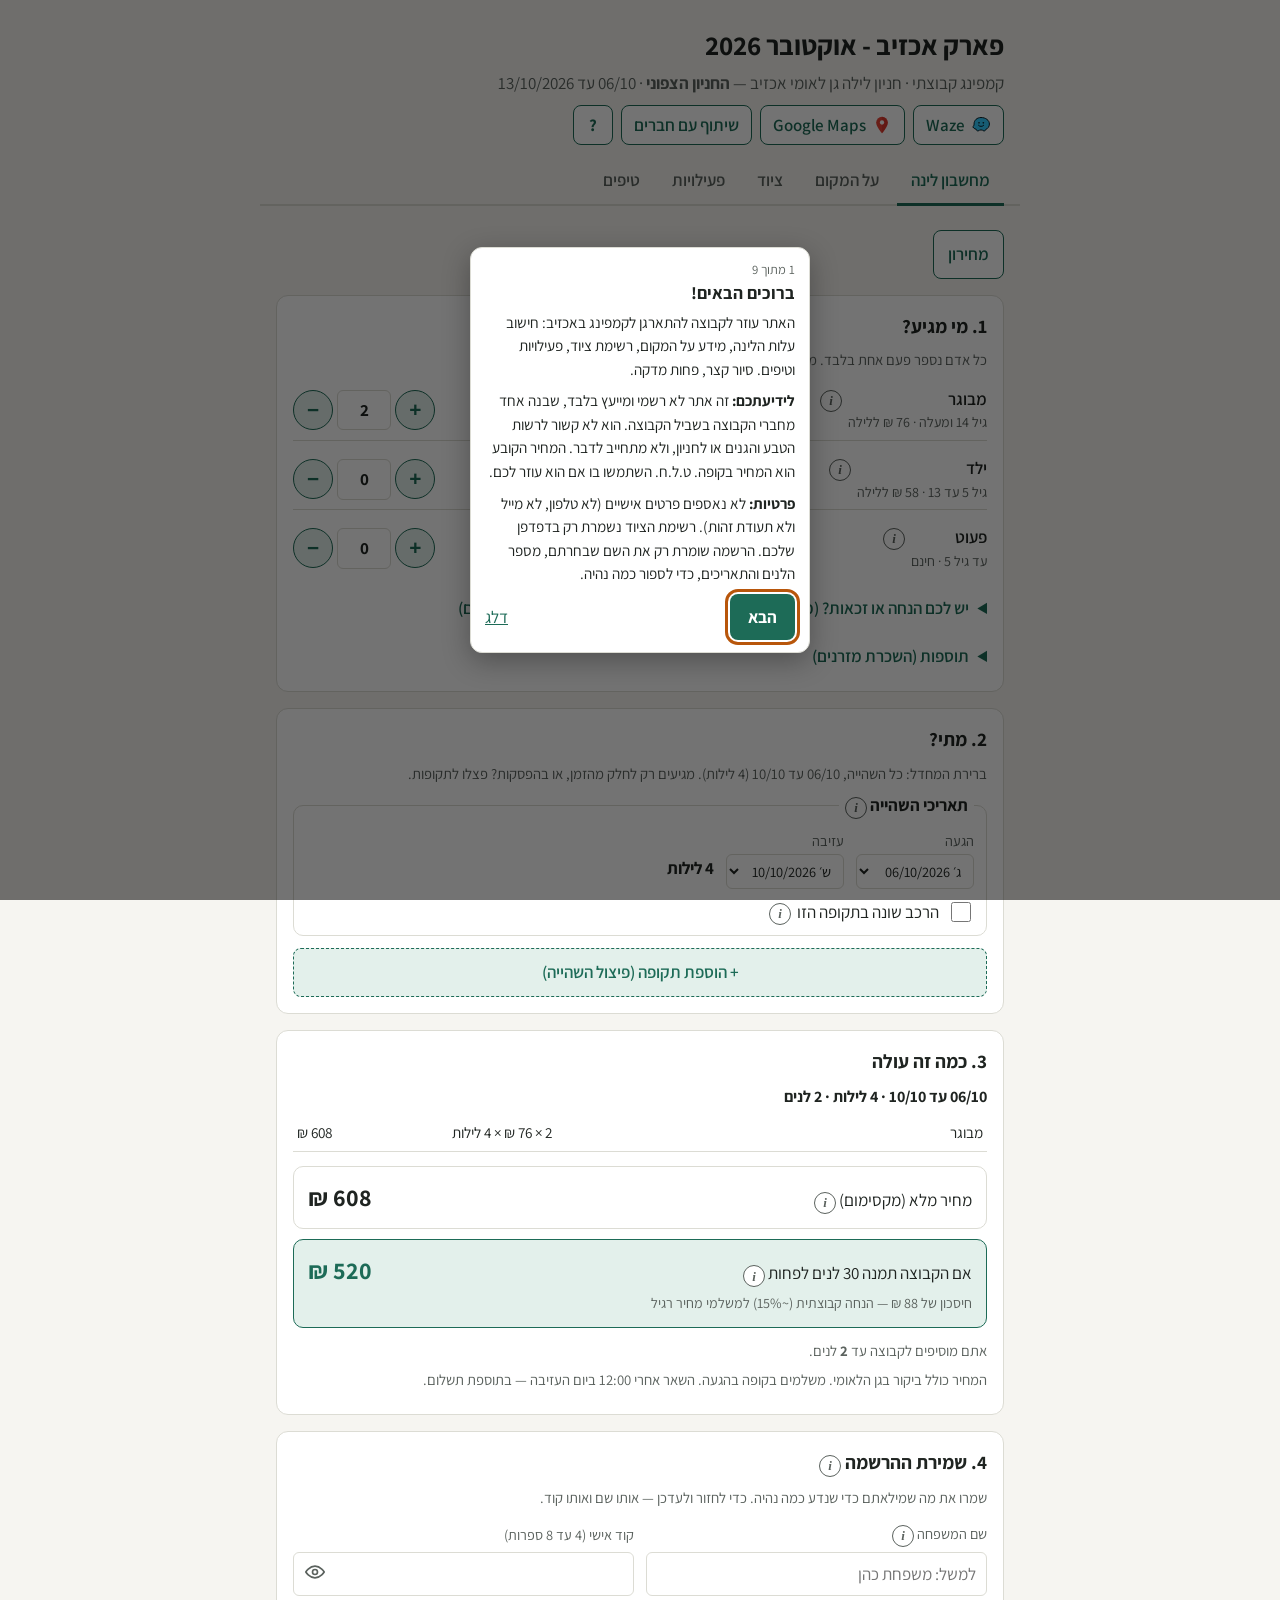
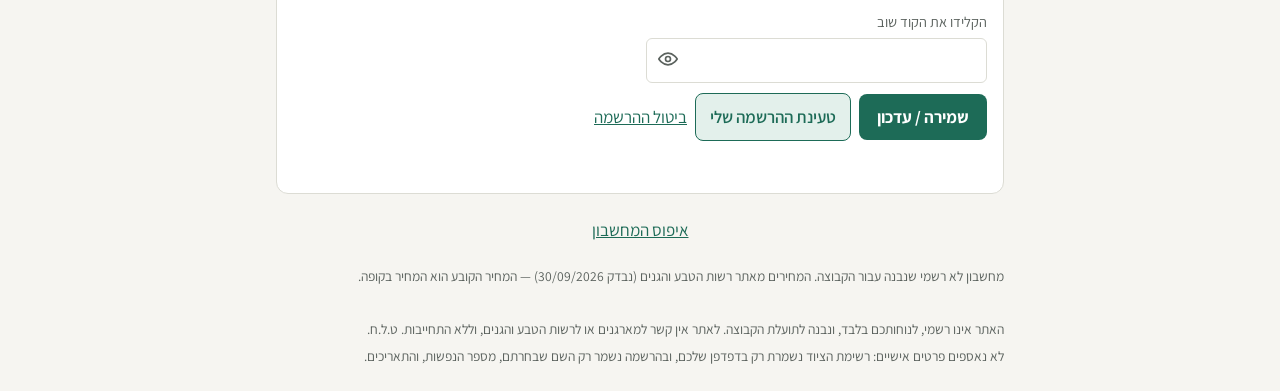
==== commit 8270f3c4: "Header: Waze and Google Maps buttons to the campsite, before the share button Co-Authored-By: Claude" ====
--- a/index.html
+++ b/index.html
@@ -8,7 +8,7 @@
   <link rel="preconnect" href="https://fonts.googleapis.com">
   <link rel="preconnect" href="https://fonts.gstatic.com" crossorigin>
   <link href="https://fonts.googleapis.com/css2?family=Assistant:wght@400;600;700&display=swap" rel="stylesheet">
-  <link rel="stylesheet" href="style.css?v=d3c4871d">
+  <link rel="stylesheet" href="style.css?v=e6fdca40">
 </head>
 <body>
   <a class="skip" href="#main">דלג לתוכן</a>
@@ -17,6 +17,15 @@
     <h1>פארק אכזיב - אוקטובר 2026</h1>
     <p class="sub">קמפינג קבוצתי · חניון לילה גן לאומי אכזיב — <strong>החניון הצפוני</strong> · 06/10 עד 13/10/2026</p>
     <div class="top-tools">
+      <!-- navigation to the campsite (coordinates from the park's listing on outdooractive.co.il) -->
+      <a id="nav-waze" class="btn-secondary nav-btn" href="https://waze.com/ul?ll=33.048442,35.103583&amp;navigate=yes" target="_blank" rel="noopener" aria-label="ניווט לחניון ב-Waze">
+        <svg class="nav-logo" viewBox="0 0 24 24" aria-hidden="true"><path fill="#33ccff" stroke="#0b1d26" stroke-width="1.2" d="M12 3c-4.7 0-8.3 3.3-8.3 7.6 0 1.8-.5 2.9-1.6 3.6.9 1.6 2.4 2.6 4.3 3.1a2 2 0 0 0 3.8.7h3.6a2 2 0 0 0 3.8-.6c2.6-1 4.5-3.6 4.5-6.6C22.1 6.4 17.6 3 12 3z"/><circle cx="9.6" cy="9.4" r="1" fill="#0b1d26"/><circle cx="14.8" cy="9.4" r="1" fill="#0b1d26"/><path d="M9 12.4c1.6 1.8 4.6 1.8 6.2 0" fill="none" stroke="#0b1d26" stroke-width="1.2" stroke-linecap="round"/></svg>
+        Waze
+      </a>
+      <a id="nav-gmaps" class="btn-secondary nav-btn" href="https://www.google.com/maps/dir/?api=1&amp;destination=33.048442,35.103583" target="_blank" rel="noopener" aria-label="ניווט לחניון ב-Google Maps">
+        <svg class="nav-logo" viewBox="0 0 24 24" aria-hidden="true"><path fill="#ea4335" d="M12 2a7 7 0 0 0-7 7c0 5.2 7 13 7 13s7-7.8 7-13a7 7 0 0 0-7-7z"/><path fill="#c5221f" d="M12 2a7 7 0 0 1 7 7c0 5.2-7 13-7 13V2z" opacity=".35"/><circle cx="12" cy="9" r="2.6" fill="#fff"/></svg>
+        Google Maps
+      </a>
       <button type="button" id="share-btn" class="btn-secondary" aria-controls="share-menu" aria-expanded="false">שיתוף עם חברים</button>
       <button type="button" id="tour-help" class="btn-secondary" aria-label="הדרכה: סיור באתר">?</button>
       <div id="share-menu" class="share-menu" hidden></div>
@@ -388,8 +397,9 @@
     <p class="msg good" id="share-dlg-msg" role="status" aria-live="polite"></p>
   </dialog>
 
-  <script src="prices.js?v=9ef8ec21"></script>
-  <script src="app.js?v=78fe87df"></script>
+  <script src="prices.js?v=3356155e"></script>
+  <script src="calc.js?v=71cdda73"></script>
+  <script src="app.js?v=074275ae"></script>
   <script src="search.js?v=31352673"></script>
   <script src="tips.js?v=34713f3a"></script>
   <script src="gear-seed.js?v=c6a3d750"></script>
--- a/style.css
+++ b/style.css
@@ -395,6 +395,9 @@
 .top-tools { display: flex; gap: 8px; align-items: center; margin: -8px 0 12px; position: relative; }
 .top-tools .btn-secondary { width: auto; border-style: solid; background: var(--card); padding: 6px 12px; }
 #tour-help { min-width: 40px; font-weight: 700; }
+.top-tools { flex-wrap: wrap; }
+.top-tools .nav-btn { display: inline-flex; align-items: center; gap: 6px; }
+.nav-logo { width: 20px; height: 20px; flex: none; }
 .share-menu { position: absolute; top: calc(100% + 6px); inset-inline-start: 0; z-index: 8; background: var(--card);
   border: 1px solid var(--line); border-radius: 10px; padding: 10px; box-shadow: 0 6px 20px rgba(0, 0, 0, .18);
   width: max-content; max-width: calc(100vw - 32px); }
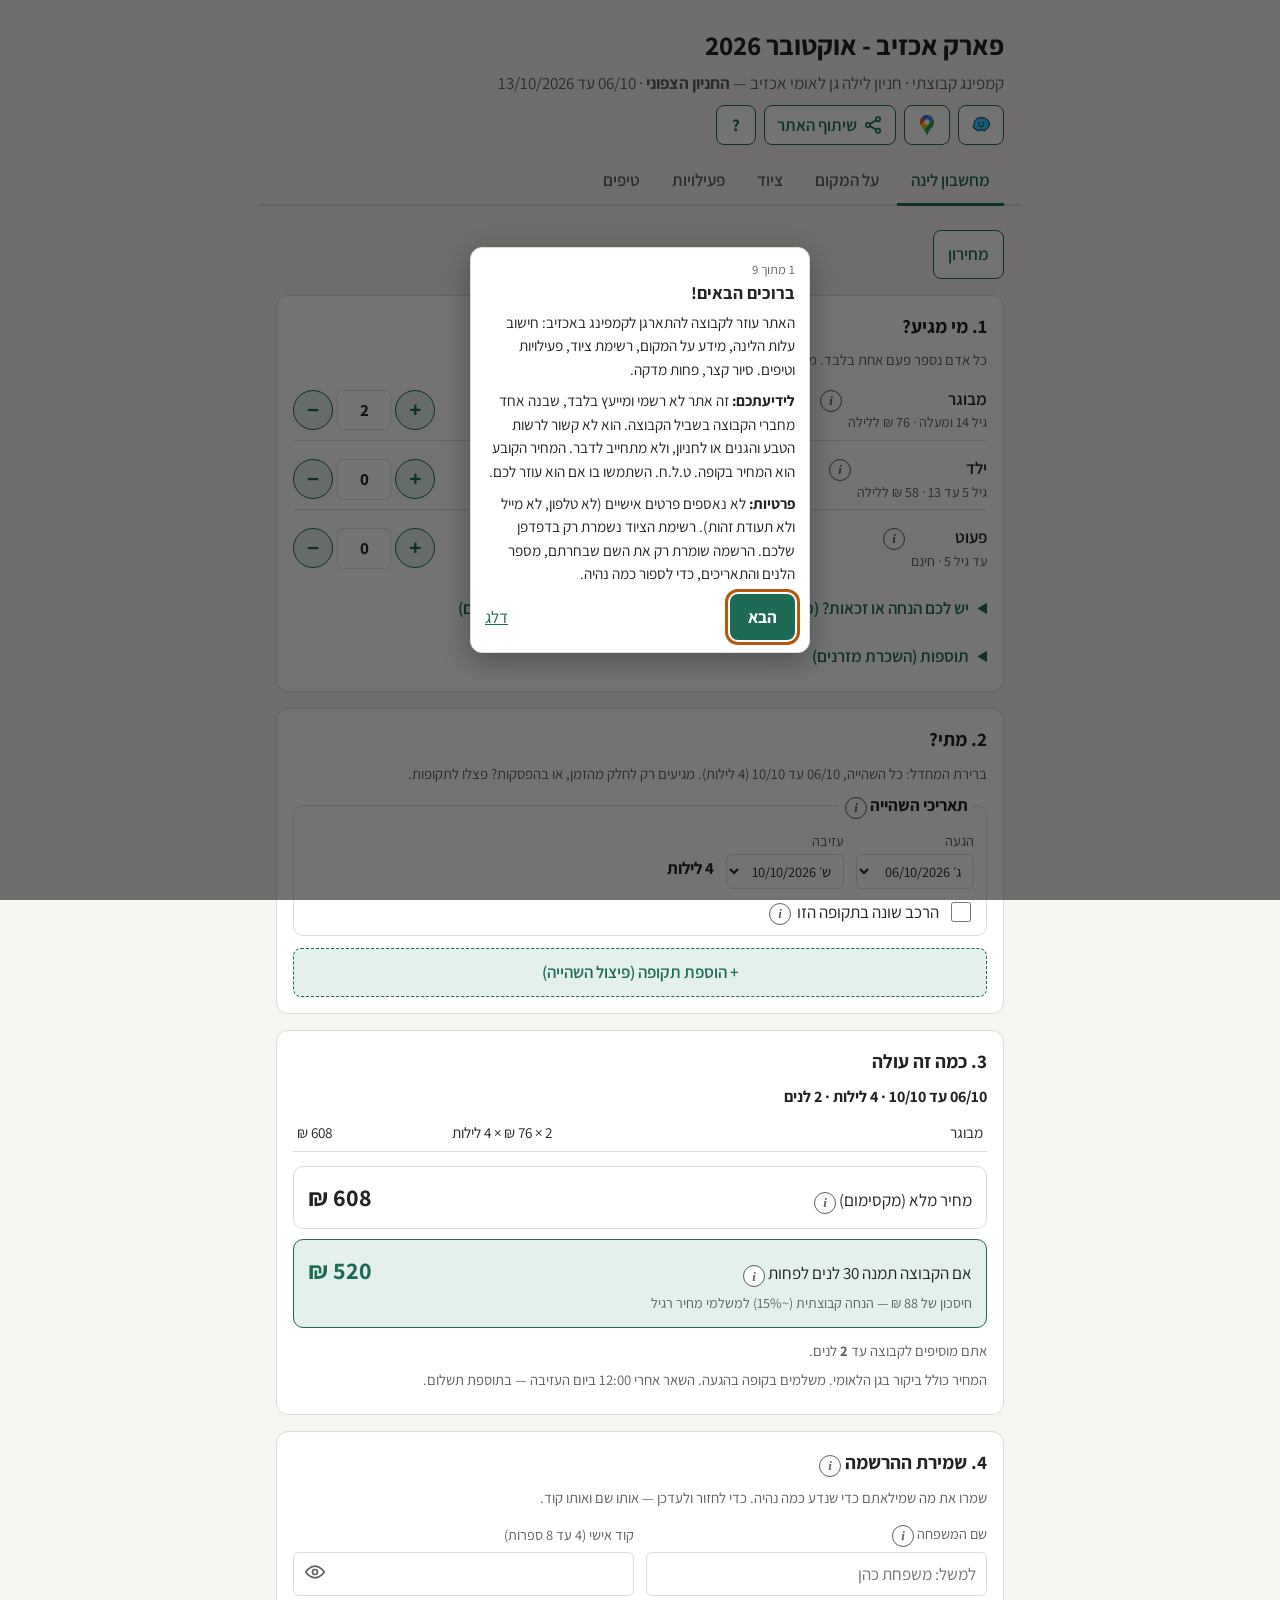
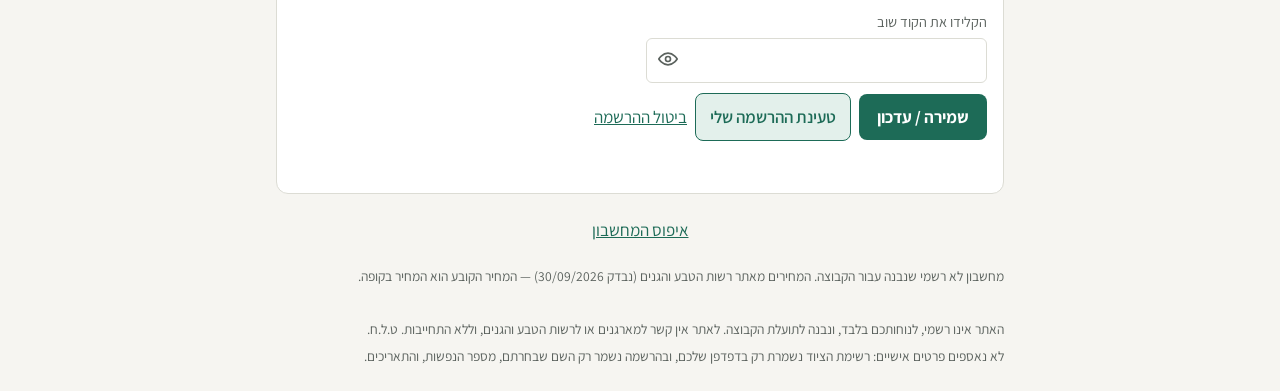
==== commit 3fd456a0: "Header: icon-only Waze / Google Maps buttons, share icon + 'שיתוף האתר', all on one row on phones Co" ====
--- a/index.html
+++ b/index.html
@@ -8,7 +8,7 @@
   <link rel="preconnect" href="https://fonts.googleapis.com">
   <link rel="preconnect" href="https://fonts.gstatic.com" crossorigin>
   <link href="https://fonts.googleapis.com/css2?family=Assistant:wght@400;600;700&display=swap" rel="stylesheet">
-  <link rel="stylesheet" href="style.css?v=e6fdca40">
+  <link rel="stylesheet" href="style.css?v=6b01fb0e">
 </head>
 <body>
   <a class="skip" href="#main">דלג לתוכן</a>
@@ -20,13 +20,11 @@
       <!-- navigation to the campsite (coordinates from the park's listing on outdooractive.co.il) -->
       <a id="nav-waze" class="btn-secondary nav-btn" href="https://waze.com/ul?ll=33.048442,35.103583&amp;navigate=yes" target="_blank" rel="noopener" aria-label="ניווט לחניון ב-Waze">
         <svg class="nav-logo" viewBox="0 0 24 24" aria-hidden="true"><path fill="#33ccff" stroke="#0b1d26" stroke-width="1.2" d="M12 3c-4.7 0-8.3 3.3-8.3 7.6 0 1.8-.5 2.9-1.6 3.6.9 1.6 2.4 2.6 4.3 3.1a2 2 0 0 0 3.8.7h3.6a2 2 0 0 0 3.8-.6c2.6-1 4.5-3.6 4.5-6.6C22.1 6.4 17.6 3 12 3z"/><circle cx="9.6" cy="9.4" r="1" fill="#0b1d26"/><circle cx="14.8" cy="9.4" r="1" fill="#0b1d26"/><path d="M9 12.4c1.6 1.8 4.6 1.8 6.2 0" fill="none" stroke="#0b1d26" stroke-width="1.2" stroke-linecap="round"/></svg>
-        Waze
       </a>
       <a id="nav-gmaps" class="btn-secondary nav-btn" href="https://www.google.com/maps/dir/?api=1&amp;destination=33.048442,35.103583" target="_blank" rel="noopener" aria-label="ניווט לחניון ב-Google Maps">
-        <svg class="nav-logo" viewBox="0 0 24 24" aria-hidden="true"><path fill="#ea4335" d="M12 2a7 7 0 0 0-7 7c0 5.2 7 13 7 13s7-7.8 7-13a7 7 0 0 0-7-7z"/><path fill="#c5221f" d="M12 2a7 7 0 0 1 7 7c0 5.2-7 13-7 13V2z" opacity=".35"/><circle cx="12" cy="9" r="2.6" fill="#fff"/></svg>
-        Google Maps
+        <svg class="nav-logo" viewBox="0 0 92.3 132.3" aria-hidden="true"><path fill="#1a73e8" d="M60.2 2.2C55.8.8 51 0 46.1 0 32 0 19.3 6.4 10.8 16.5l21.8 18.3L60.2 2.2z"/><path fill="#ea4335" d="M10.8 16.5C4.1 24.5 0 34.9 0 46.1c0 8.7 1.7 15.7 4.6 22l28-33.3-21.8-18.3z"/><path fill="#4285f4" d="M46.2 28.5c9.8 0 17.7 7.9 17.7 17.7 0 4.3-1.6 8.3-4.2 11.4 0 0 13.9-16.6 27.5-32.7-5.6-10.8-15.3-19-27-22.7L32.6 34.8c3.3-3.8 8.1-6.3 13.6-6.3"/><path fill="#fbbc04" d="M46.2 63.8c-9.8 0-17.7-7.9-17.7-17.7 0-4.3 1.5-8.3 4.1-11.3l-28 33.3c4.8 10.6 12.8 19.2 21 29.9l34.1-40.5c-3.3 3.9-8.1 6.3-13.5 6.3"/><path fill="#34a853" d="M59.1 109.2c15.4-24.1 33.3-35 33.3-63 0-7.7-1.9-14.9-5.2-21.3L25.6 98c2.6 3.4 5.3 7.3 7.9 11.3 9.4 14.5 6.8 23.1 12.8 23.1s3.4-8.7 12.8-23.2"/></svg>
       </a>
-      <button type="button" id="share-btn" class="btn-secondary" aria-controls="share-menu" aria-expanded="false">שיתוף עם חברים</button>
+      <button type="button" id="share-btn" class="btn-secondary nav-btn" aria-controls="share-menu" aria-expanded="false"><svg class="nav-logo" viewBox="0 0 24 24" aria-hidden="true" fill="none" stroke="currentColor" stroke-width="2" stroke-linecap="round"><circle cx="18" cy="5" r="2.6"/><circle cx="6" cy="12" r="2.6"/><circle cx="18" cy="19" r="2.6"/><path d="M8.3 10.8l7.4-4.4M8.3 13.2l7.4 4.4"/></svg>שיתוף האתר</button>
       <button type="button" id="tour-help" class="btn-secondary" aria-label="הדרכה: סיור באתר">?</button>
       <div id="share-menu" class="share-menu" hidden></div>
     </div>
@@ -407,7 +405,7 @@
   <script src="acts-demo.js?v=b2f8d20b"></script>
   <script src="activities.js?v=a97023ba"></script>
   <script src="share.js?v=1d3c3429"></script>
-  <script src="tour-texts.js?v=ff531dfa"></script>
+  <script src="tour-texts.js?v=584ba1df"></script>
   <script src="tour.js?v=58c1f60b"></script>
 </body>
 </html>
--- a/style.css
+++ b/style.css
@@ -395,8 +395,8 @@
 .top-tools { display: flex; gap: 8px; align-items: center; margin: -8px 0 12px; position: relative; }
 .top-tools .btn-secondary { width: auto; border-style: solid; background: var(--card); padding: 6px 12px; }
 #tour-help { min-width: 40px; font-weight: 700; }
-.top-tools { flex-wrap: wrap; }
-.top-tools .nav-btn { display: inline-flex; align-items: center; gap: 6px; }
+.top-tools { align-items: stretch; }
+.top-tools .nav-btn { display: inline-flex; align-items: center; justify-content: center; gap: 6px; min-width: 40px; }
 .nav-logo { width: 20px; height: 20px; flex: none; }
 .share-menu { position: absolute; top: calc(100% + 6px); inset-inline-start: 0; z-index: 8; background: var(--card);
   border: 1px solid var(--line); border-radius: 10px; padding: 10px; box-shadow: 0 6px 20px rgba(0, 0, 0, .18);
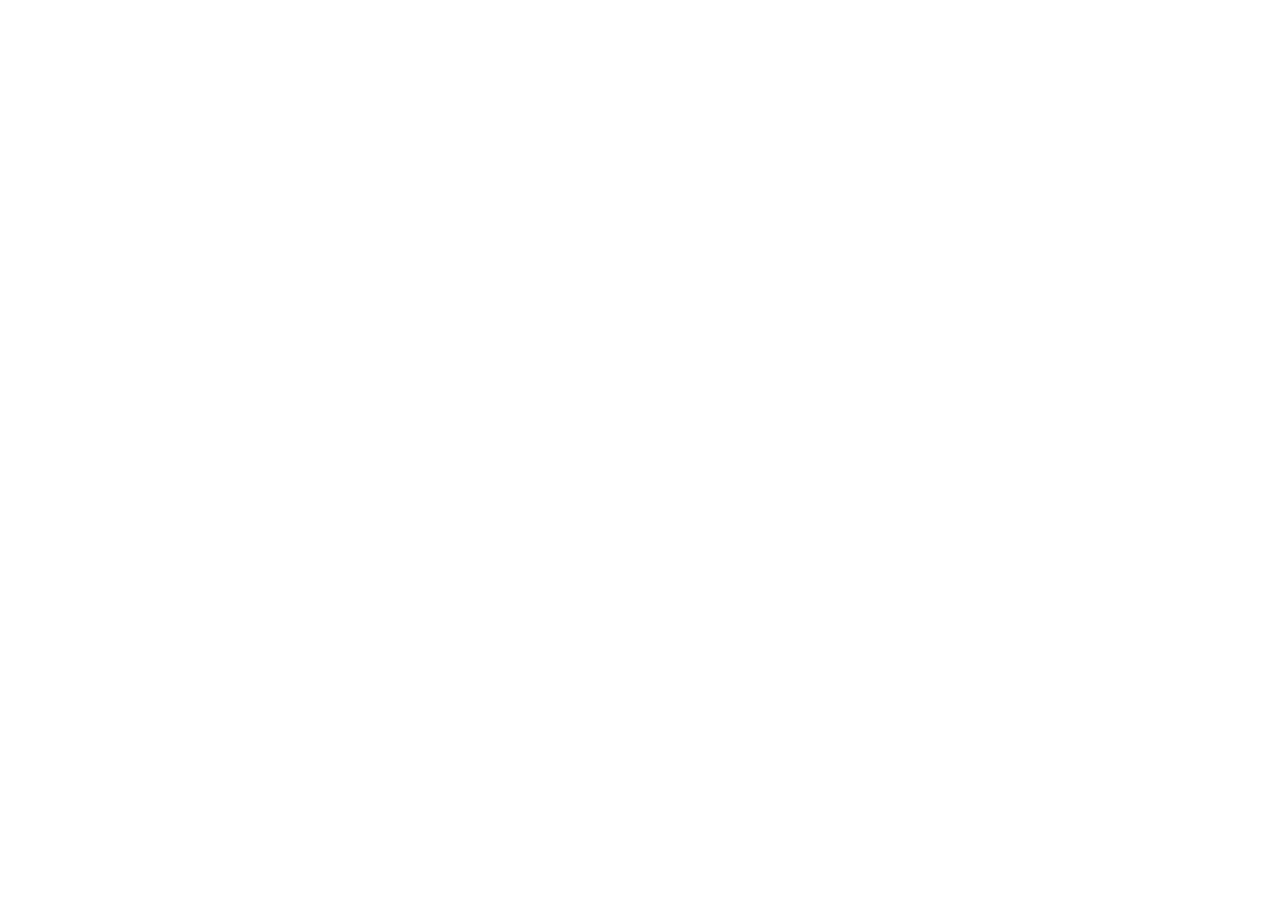
==== commit eb0aca82: "Forward the old address to CampinGo (https://yairsa.github.io/campingo/) Co-Authored-By: Claude Opus" ====
--- a/index.html
+++ b/index.html
@@ -1,411 +1,24 @@
 <!doctype html>
+<!-- The old address forwards to CampinGo (docs/campingo-plan.md §4.1). This file is the whole site of the repo
+     yairsa/achziv-camping-calculator, published as index.html, admin.html and 404.html (404 catches any other path).
+     The path, query and hash are kept: an old link to …/achziv-camping-calculator/admin.html#x lands on …/campingo/admin.html#x. -->
 <html lang="he" dir="rtl">
 <head>
   <meta charset="utf-8">
   <meta name="viewport" content="width=device-width, initial-scale=1">
-  <title>פארק אכזיב - אוקטובר 2026</title>
-  <meta name="description" content="מחשבון עלות לינה לקבוצה בחניון הלילה אכזיב (החניון הצפוני), 06/10 עד 13/10/2026">
-  <link rel="preconnect" href="https://fonts.googleapis.com">
-  <link rel="preconnect" href="https://fonts.gstatic.com" crossorigin>
-  <link href="https://fonts.googleapis.com/css2?family=Assistant:wght@400;600;700&display=swap" rel="stylesheet">
-  <link rel="stylesheet" href="style.css?v=6b01fb0e">
+  <title>CampinGo</title>
+  <script>
+    (function () {
+      var rest = location.pathname.replace(/^\/achziv-camping-calculator\/?/, '').replace(/^index\.html$/, '');
+      location.replace('https://yairsa.github.io/campingo/' + rest + location.search + location.hash);
+    })();
+  </script>
+  <meta http-equiv="refresh" content="0; url=https://yairsa.github.io/campingo/">
+  <link rel="canonical" href="https://yairsa.github.io/campingo/">
+  <style>body { font: 17px/1.5 Arial, sans-serif; margin: 40px 16px; text-align: center; background: #f6f5f1; color: #1f2421; }
+    @media (prefers-color-scheme: dark) { body { background: #151816; color: #ecefec; } a { color: #6cc4a8; } }</style>
 </head>
 <body>
-  <a class="skip" href="#main">דלג לתוכן</a>
-
-  <header class="top">
-    <h1>פארק אכזיב - אוקטובר 2026</h1>
-    <p class="sub">קמפינג קבוצתי · חניון לילה גן לאומי אכזיב — <strong>החניון הצפוני</strong> · 06/10 עד 13/10/2026</p>
-    <div class="top-tools">
-      <!-- navigation to the campsite (coordinates from the park's listing on outdooractive.co.il) -->
-      <a id="nav-waze" class="btn-secondary nav-btn" href="https://waze.com/ul?ll=33.048442,35.103583&amp;navigate=yes" target="_blank" rel="noopener" aria-label="ניווט לחניון ב-Waze">
-        <svg class="nav-logo" viewBox="0 0 24 24" aria-hidden="true"><path fill="#33ccff" stroke="#0b1d26" stroke-width="1.2" d="M12 3c-4.7 0-8.3 3.3-8.3 7.6 0 1.8-.5 2.9-1.6 3.6.9 1.6 2.4 2.6 4.3 3.1a2 2 0 0 0 3.8.7h3.6a2 2 0 0 0 3.8-.6c2.6-1 4.5-3.6 4.5-6.6C22.1 6.4 17.6 3 12 3z"/><circle cx="9.6" cy="9.4" r="1" fill="#0b1d26"/><circle cx="14.8" cy="9.4" r="1" fill="#0b1d26"/><path d="M9 12.4c1.6 1.8 4.6 1.8 6.2 0" fill="none" stroke="#0b1d26" stroke-width="1.2" stroke-linecap="round"/></svg>
-      </a>
-      <a id="nav-gmaps" class="btn-secondary nav-btn" href="https://www.google.com/maps/dir/?api=1&amp;destination=33.048442,35.103583" target="_blank" rel="noopener" aria-label="ניווט לחניון ב-Google Maps">
-        <svg class="nav-logo" viewBox="0 0 92.3 132.3" aria-hidden="true"><path fill="#1a73e8" d="M60.2 2.2C55.8.8 51 0 46.1 0 32 0 19.3 6.4 10.8 16.5l21.8 18.3L60.2 2.2z"/><path fill="#ea4335" d="M10.8 16.5C4.1 24.5 0 34.9 0 46.1c0 8.7 1.7 15.7 4.6 22l28-33.3-21.8-18.3z"/><path fill="#4285f4" d="M46.2 28.5c9.8 0 17.7 7.9 17.7 17.7 0 4.3-1.6 8.3-4.2 11.4 0 0 13.9-16.6 27.5-32.7-5.6-10.8-15.3-19-27-22.7L32.6 34.8c3.3-3.8 8.1-6.3 13.6-6.3"/><path fill="#fbbc04" d="M46.2 63.8c-9.8 0-17.7-7.9-17.7-17.7 0-4.3 1.5-8.3 4.1-11.3l-28 33.3c4.8 10.6 12.8 19.2 21 29.9l34.1-40.5c-3.3 3.9-8.1 6.3-13.5 6.3"/><path fill="#34a853" d="M59.1 109.2c15.4-24.1 33.3-35 33.3-63 0-7.7-1.9-14.9-5.2-21.3L25.6 98c2.6 3.4 5.3 7.3 7.9 11.3 9.4 14.5 6.8 23.1 12.8 23.1s3.4-8.7 12.8-23.2"/></svg>
-      </a>
-      <button type="button" id="share-btn" class="btn-secondary nav-btn" aria-controls="share-menu" aria-expanded="false"><svg class="nav-logo" viewBox="0 0 24 24" aria-hidden="true" fill="none" stroke="currentColor" stroke-width="2" stroke-linecap="round"><circle cx="18" cy="5" r="2.6"/><circle cx="6" cy="12" r="2.6"/><circle cx="18" cy="19" r="2.6"/><path d="M8.3 10.8l7.4-4.4M8.3 13.2l7.4 4.4"/></svg>שיתוף האתר</button>
-      <button type="button" id="tour-help" class="btn-secondary" aria-label="הדרכה: סיור באתר">?</button>
-      <div id="share-menu" class="share-menu" hidden></div>
-    </div>
-  </header>
-
-  <nav class="tabs" role="tablist" aria-label="חלקי האתר">
-    <button role="tab" id="tab-calc"   aria-controls="panel-calc"   aria-selected="true">מחשבון לינה</button>
-    <button role="tab" id="tab-place"  aria-controls="panel-place"  aria-selected="false" tabindex="-1">על המקום</button>
-    <button role="tab" id="tab-gear"   aria-controls="panel-gear"   aria-selected="false" tabindex="-1">ציוד</button>
-    <button role="tab" id="tab-acts"   aria-controls="panel-acts"   aria-selected="false" tabindex="-1">פעילויות</button>
-    <button role="tab" id="tab-tips"   aria-controls="panel-tips"   aria-selected="false" tabindex="-1">טיפים</button>
-  </nav>
-
-  <main id="main">
-
-    <!-- ===== Calculator ===== -->
-    <section role="tabpanel" id="panel-calc" aria-labelledby="tab-calc">
-      <!-- the price list: a section of the calculator, opened by the button, closed by ✕ or the phone's back -->
-      <div id="calc-prices" hidden>
-        <div class="subbar"><button type="button" id="close-prices" class="btn-secondary">✕ חזרה למחשבון</button></div>
-        <div class="card">
-          <h2>מחירון לינת שטח באוהלים פרטיים</h2>
-          <p class="hint">מחיר לאדם ללילה. אותו מחיר באמצע שבוע ובסופי שבוע. מחיר הלינה כולל ביקור בגן הלאומי.</p>
-          <div class="table-wrap"><table id="price-table"></table></div>
-          <ul class="notes">
-            <li><strong>הנחה קבוצתית</strong> — לקבוצה שמגיעה יחד ומונה 30 לנים לפחות. חלה רק על משלמי מחיר רגיל (מבוגרים וילדים בלי הנחה אחרת). אין כפל הנחות.</li>
-            <li>ילד = מגיל 5 עד 14. מתחת לגיל 5 אין תשלום במחירון.</li>
-            <li>זכאים להנחה או לפטור (לינת שטח בלבד, בהצגת תעודה): נכה צה"ל ומלווה, נכה שחוק נכי המלחמה בנאצים חל עליו ומלווה, מלווה לאדם עם מוגבלות, תורם איבר בפועל, מדריך תיירים, אזרח ותיק, סטודנט, חיילי חובה ושירות לאומי, משרתי מילואים פעילים.</li>
-            <li>התשלום נגבה בקופת האתר בהגעה (אשראי או מזומן) לפי מספר הלנים והלילות שבהזמנה. ההזמנה תופסת מסגרת אשראי; לא ניתן להזמין בכרטיס דיירקט/דביט/נטען.</li>
-            <li>אי-הגעה בלי ביטול מחויבת לפי נוהל הביטול של רשות הטבע והגנים.</li>
-          </ul>
-          <p class="source">מקור: <a id="source-link" target="_blank" rel="noopener">אתר רשות הטבע והגנים</a> · נבדק <span id="checked-date"></span>. המחיר הקובע הוא המחיר בקופה.</p>
-        </div>
-      </div>
-
-      <div id="calc-main">
-      <div class="subbar"><button type="button" id="open-prices" class="btn-secondary" aria-controls="calc-prices" aria-expanded="false">מחירון</button></div>
-
-      <div class="card">
-        <h2>1. מי מגיע?</h2>
-        <p class="hint">כל אדם נספר פעם אחת בלבד. מי שזכאי להנחה — ספרו אותו רק בשורת ההנחה שלו.</p>
-        <div id="base-main" class="counters"></div>
-
-        <details id="base-discounts-box">
-          <summary>יש לכם הנחה או זכאות? (מטמון, מילואים, חיילים, סטודנטים, אזרחים ותיקים, נכים)</summary>
-          <div id="base-discounts" class="counters"></div>
-          <p class="hint">אין כפל הנחות. ההנחות ניתנות לזכאים בלבד ובהצגת כרטיס בתוקף.</p>
-        </details>
-
-        <details id="base-extras-box">
-          <summary>תוספות (השכרת מזרנים)</summary>
-          <div id="base-extras" class="counters"></div>
-        </details>
-      </div>
-
-      <div class="card">
-        <h2>2. מתי?</h2>
-        <p class="hint">ברירת המחדל: כל השהייה, 06/10 עד 10/10 (4 לילות). מגיעים רק לחלק מהזמן, או בהפסקות? פצלו לתקופות.</p>
-        <div id="periods"></div>
-        <button type="button" id="add-period" class="btn-secondary">+ הוספת תקופה (פיצול השהייה)</button>
-      </div>
-
-      <div class="card result" aria-live="polite">
-        <h2>3. כמה זה עולה</h2>
-        <div id="result"></div>
-      </div>
-
-      <div class="card" id="reg-card">
-        <h2>4. שמירת ההרשמה <span data-tip="נשמרים רק השם שבחרתם, הרכב הלנים והתאריכים — כדי שהמארגנים יוכלו לספור כמה נהיה. הקוד נשמר מוצפן. אפשר לחזור, לעדכן או לבטל בכל זמן." data-about="שמירת ההרשמה"></span></h2>
-        <p id="reg-off" class="hint" hidden>ההרשמה עדיין לא פעילה — בינתיים אפשר להשתמש במחשבון.</p>
-        <form id="reg-form" novalidate>
-          <p class="hint">שמרו את מה שמילאתם כדי שנדע כמה נהיה. כדי לחזור ולעדכן — אותו שם ואותו קוד.</p>
-          <p id="reg-hello" class="hello" hidden></p>
-          <div class="fields">
-            <div class="field">
-              <label for="reg-user">שם המשפחה</label>
-              <span data-tip="השם עבורכם לזיהוי עצמי — כך תמצאו את ההרשמה כשתחזרו לעדכן. התחילו להקליד ויופיעו השמות שכבר נרשמו." data-about="שם המשפחה"></span>
-              <input id="reg-user" type="text" list="reg-names" autocomplete="off" maxlength="40" required placeholder="למשל: משפחת כהן">
-              <datalist id="reg-names"></datalist>
-            </div>
-            <div class="field">
-              <label for="reg-pin">קוד אישי (4 עד 8 ספרות)</label>
-              <div class="pw"><input id="reg-pin" type="password" inputmode="numeric" autocomplete="off" pattern="[0-9]*" maxlength="8" required>
-                <button type="button" class="eye" aria-controls="reg-pin" aria-pressed="false" aria-label="הצגת הקוד"><svg aria-hidden="true" viewBox="0 0 24 24" width="20" height="20" fill="none" stroke="currentColor" stroke-width="2"><path d="M1 12s4-7 11-7 11 7 11 7-4 7-11 7S1 12 1 12z"/><circle cx="12" cy="12" r="3"/><line class="slash" x1="3" y1="3" x2="21" y2="21"/></svg></button></div>
-            </div>
-            <div class="field" id="reg-pin2-field">
-              <label for="reg-pin2">הקלידו את הקוד שוב</label>
-              <div class="pw"><input id="reg-pin2" type="password" inputmode="numeric" autocomplete="off" pattern="[0-9]*" maxlength="8">
-                <button type="button" class="eye" aria-controls="reg-pin2" aria-pressed="false" aria-label="הצגת הקוד"><svg aria-hidden="true" viewBox="0 0 24 24" width="20" height="20" fill="none" stroke="currentColor" stroke-width="2"><path d="M1 12s4-7 11-7 11 7 11 7-4 7-11 7S1 12 1 12z"/><circle cx="12" cy="12" r="3"/><line class="slash" x1="3" y1="3" x2="21" y2="21"/></svg></button></div>
-            </div>
-          </div>
-          <div id="reg-ask" class="ask" hidden>
-            <p id="reg-ask-q"></p>
-            <div class="actions">
-              <button type="button" id="reg-ask-yes" class="btn-primary">כן, זה אני</button>
-              <button type="button" id="reg-ask-no" class="btn-secondary">לא, זו הרשמה חדשה</button>
-            </div>
-          </div>
-          <div class="actions">
-            <button type="submit" id="reg-save" class="btn-primary">שמירה / עדכון</button>
-            <button type="button" id="reg-load" class="btn-secondary">טעינת ההרשמה שלי</button>
-            <button type="button" id="reg-delete" class="btn-link">ביטול ההרשמה</button>
-          </div>
-          <p id="reg-msg" class="msg" role="status" aria-live="polite"></p>
-          <div id="reg-keep" class="keep" hidden>
-            <p><strong>שמרו לעצמכם את השם והקוד</strong> — בלעדיהם אי אפשר לעדכן את ההרשמה, והקוד לא נשמר אצלנו בצורה שאפשר לשחזר.</p>
-            <div class="actions">
-              <button type="button" id="keep-copy" class="btn-secondary">העתקה</button>
-              <a id="keep-wa" class="btn-secondary" target="_blank" rel="noopener">שליחה לעצמי בוואטסאפ</a>
-              <a id="keep-gmail" class="btn-secondary" target="_blank" rel="noopener">שליחה לעצמי ב-Gmail</a>
-              <a id="keep-mail" class="btn-secondary">אפליקציית מייל</a>
-            </div>
-          </div>
-        </form>
-      </div>
-
-      <div class="card" id="group-card" hidden>
-        <h2>הקבוצה עד עכשיו</h2>
-        <div id="group-status" aria-live="polite"></div>
-      </div>
-
-      <p class="center"><button type="button" id="reset" class="btn-link">איפוס המחשבון</button></p>
-      </div>
-
-      <!-- the calculator's note, under the calculator and the price list only -->
-      <footer class="foot">
-        מחשבון לא רשמי שנבנה עבור הקבוצה. המחירים מאתר רשות הטבע והגנים (נבדק <span class="checked"></span>) — המחיר הקובע הוא המחיר בקופה.
-      </footer>
-    </section>
-
-    <!-- ===== Place ===== -->
-    <section role="tabpanel" id="panel-place" aria-labelledby="tab-place" hidden>
-
-      <div class="card">
-        <h2>נגישות</h2>
-        <p><strong>החניון הצפוני (שלנו):</strong> הונגשו חניה, שירותים, מקלחות, פינת פיקניק ושביל לאזור הקמת האוהלים. יש 2 תאי שירותי נכים.</p>
-        <p class="muted"><strong>לידיעה — החניון הדרומי:</strong> הונגשו חניה, שירותים, מקלחות, פינת פיקניק, שתי חושות ושבילים.</p>
-        <p class="hint">מלווה לאדם עם מוגבלות פטור מתשלום בלינת שטח (בעל התעודה משלם מחיר מלא). נכה צה"ל ומלווה — 38 ₪ ללילה. עגלות להובלת ציוד זמינות בהפקדת תעודה מזהה.</p>
-      </div>
-
-      <div class="card">
-        <h2>שעות</h2>
-        <dl class="facts">
-          <dt>כניסה לחניון</dt><dd>15:00 עד 19:00 לכל המאוחר. כניסה רק עם הזמנה מאושרת.</dd>
-          <dt>פינוי ביום העזיבה</dt><dd>עד 12:00. מחיר הלינה הוא עד 12:00 ביום העזיבה.</dd>
-          <dt>להישאר אחרי 12:00</dt><dd>אפשר עד סגירת האתר ב-17:00, בתוספת 50% מדמי כניסת יום (לכל הלנים).</dd>
-          <dt>הגעה מוקדמת</dt><dd>לאתר (לא לחניון), לפי מקום פנוי ובתוספת תשלום. מנויי מטמון — 50% מדמי כניסת יום.</dd>
-          <dt>איחור בכניסה/יציאה</dt><dd>תוספת 50%; אחרי 18:00 — תוספת 100%.</dd>
-          <dt>מקסימום</dt><dd>6 לילות ברצף.</dd>
-          <dt>מקלחות חמות</dt><dd>18:00 בערב עד 09:00 בבוקר.</dd>
-        </dl>
-      </div>
-
-      <div class="card">
-        <h2>מה יש בחניון הצפוני</h2>
-        <ul class="facilities">
-          <li>מקלחות — 7 לנשים, 4 לגברים</li>
-          <li>שירותים — 10 לנשים, 8 לגברים</li>
-          <li>שירותי נכים — 2</li>
-          <li>כיורים לשטיפת כלים — 5</li>
-          <li>משטח עבודה — 1</li>
-          <li>מקררים — 3 · מקפיאים — 2</li>
-          <li>ברזיות מים לשתייה — 7 · מֵקָרים — 2</li>
-          <li>נקודות טעינה לטלפונים — 20</li>
-          <li>ספסלים ושולחנות פיקניק — 80</li>
-          <li>סככות צל בחוף הרחצה — 2</li>
-          <li>עמדות לאיסוף גחלים — 15</li>
-          <li>תאורת שטח</li>
-          <li>מנגל — מותר, בציוד עצמי</li>
-          <li>חוף רחצה מוכרז עם מציל עד 15/10</li>
-        </ul>
-        <p class="hint">השכרת מזרן — 12 ₪ ללילה (לפי המלאי). <strong>אין פלטות לשבת בחניון הצפוני</strong> — הן רק בדרומי.</p>
-      </div>
-
-      <div class="card">
-        <h2>כדאי לדעת לפני שמגיעים</h2>
-        <ul class="rules">
-          <li>אין כניסה לכלבים.</li>
-          <li>אין חשמל — אסור למתוח כבלים ומאריכים. אסור להפעיל גנרטורים.</li>
-          <li>אסור להשמיע מוזיקה או להפעיל הגברה.</li>
-          <li>אסור להדליק מדורות. מנגל — כן.</li>
-          <li>אסור להכניס בקבוקי זכוכית, ובלוני גז מעל 10 ק"ג.</li>
-          <li>אסור לקשור חבלים ולמתוח כבלים בין העצים.</li>
-          <li>החניון לא שומר מקום מוגדר — תפוסה בלבד. שווה להגיע יחד.</li>
-          <li>יש להפקיד תעודה מזהה בהגעה.</li>
-          <li>אין לינה על החוף. רחצה רק בחוף המוכרז ובשעות ההצלה.</li>
-          <li>במזג אוויר סוער לא ניתן להגיע ללינה מטעמי בטיחות.</li>
-        </ul>
-      </div>
-
-      <div class="card">
-        <h2>איך מגיעים ויצירת קשר</h2>
-        <p>כ-5 ק"מ צפונית לנהריה. מכביש 4 — פנייה ראשונה שמאלה אחרי קיבוץ גשר הזיו (בין ק"מ 245 ל-246).<br>
-          בוויז: <strong>חניון לילה גן לאומי אכזיב וחוף אכזיב</strong></p>
-        <p>טלפון החניון: <a href="tel:049823263">04-9823263</a> · מוקד: <a href="tel:*3639">3639*</a><br>
-          דוא"ל: <a href="mailto:gl-achziv-h@npa.org.il">gl-achziv-h@npa.org.il</a></p>
-      </div>
-    </section>
-
-    <!-- ===== Tips ===== -->
-    <section role="tabpanel" id="panel-tips" aria-labelledby="tab-tips" hidden>
-      <div class="card">
-        <h2>טיפים מהקבוצה</h2>
-        <p class="hint">טיפים שחברי הקבוצה כתבו — ציוד, לינה, אוכל, ילדים ועוד. כל טיפ ותגובה מופיעים באתר אחרי אישור של המארגן.</p>
-        <p id="tips-state" class="msg" role="status" aria-live="polite">טוען טיפים…</p>
-        <div id="tips-tools" class="tips-tools" hidden>
-          <div class="field">
-            <label for="tips-q">חיפוש</label>
-            <input id="tips-q" type="search" autocomplete="off" placeholder="למשל: אוהל, צל, ילדים">
-          </div>
-          <div class="field">
-            <label for="tips-cat">קטגוריה</label>
-            <select id="tips-cat"><option value="">הכל</option></select>
-          </div>
-          <button type="button" id="tips-write-btn" class="btn-secondary">+ כתיבת טיפ חדש</button>
-        </div>
-        <p id="tips-count" class="hint" aria-live="polite"></p>
-      </div>
-
-      <div id="tips-mine"></div>
-      <div id="tips-list"></div>
-
-      <div class="card" id="tip-write" hidden>
-        <h2>כתיבת טיפ חדש</h2>
-        <p class="hint">רעיון אחד בכל טיפ: כותרת קצרה ועד 400 תווים. הטיפ יופיע אחרי אישור.</p>
-        <form id="tip-form" novalidate>
-          <div class="field">
-            <label for="tip-cat">קטגוריה</label>
-            <select id="tip-cat" required></select>
-          </div>
-          <div class="field">
-            <label for="tip-title">כותרת</label>
-            <input id="tip-title" type="text" maxlength="60" autocomplete="off" required placeholder="למשל: יתדות ארוכות לחול">
-          </div>
-          <div class="field">
-            <label for="tip-text">הטיפ</label>
-            <textarea id="tip-text" rows="4" maxlength="400" required aria-describedby="tip-left"></textarea>
-            <small id="tip-left" class="left"></small>
-          </div>
-          <div class="field">
-            <label for="tip-author">שם (לא חובה)</label>
-            <input id="tip-author" type="text" maxlength="40" autocomplete="off">
-          </div>
-          <div class="hp" aria-hidden="true"><label>לא למילוי <input id="tip-hp" type="text" tabindex="-1" autocomplete="off"></label></div>
-          <div id="tip-similar" class="similar" hidden aria-live="polite"></div>
-          <div class="actions"><button type="submit" class="btn-primary">שליחה לאישור</button></div>
-          <p id="tip-msg" class="msg" role="status" aria-live="polite"></p>
-        </form>
-      </div>
-    </section>
-
-    <!-- ===== Equipment ===== -->
-    <section role="tabpanel" id="panel-gear" aria-labelledby="tab-gear" hidden>
-      <div class="card">
-        <h2>רשימת ציוד אישית</h2>
-        <p class="hint">בחרו מה אתם לוקחים, ואז סמנו מה כבר ארוז. הרשימה נשמרת בדפדפן הזה בלבד — להעברה לטלפון אחר, שלחו אותה בוואטסאפ.</p>
-      </div>
-
-      <!-- fixed under the tab row: the view toggle, and in the picking view the search and tags -->
-      <div id="gear-bar" class="gbar">
-        <div class="seg" role="group" aria-label="תצוגה">
-          <button type="button" id="gear-view-pick" aria-pressed="true">בחירת פריטים</button>
-          <button type="button" id="gear-view-mine" aria-pressed="false">הרשימה שלי (0)</button>
-        </div>
-        <div id="gear-filters">
-          <label for="gear-q" class="sr-only">חיפוש פריט</label>
-          <input id="gear-q" type="search" autocomplete="off" placeholder="חיפוש, למשל: פנס, צל, תינוק">
-          <div id="gear-tags" class="chips" role="group" aria-label="סינון לפי תגית"></div>
-        </div>
-      </div>
-
-      <div id="gear-pick">
-        <div class="card">
-          <button type="button" id="gear-basic" class="btn-secondary">+ הוספת כל הפריטים הבסיסיים</button>
-          <button type="button" id="gear-clear" class="btn-link">ניקוי כל הבחירות</button>
-          <p id="gear-pick-msg" class="msg" role="status" aria-live="polite"></p>
-          <p id="gear-count" class="hint" aria-live="polite"></p>
-          <button type="button" id="gear-expand" class="btn-link">פתיחת כל הקטגוריות</button>
-        </div>
-        <div id="gear-pick-list" class="card glists"></div>
-      </div>
-
-      <div id="gear-mine" hidden>
-        <div class="card">
-          <p id="gear-mine-empty" class="hint">עוד לא בחרתם פריטים. עברו ל"בחירת פריטים" וסמנו מה אתם לוקחים.</p>
-          <div id="gear-progress" hidden>
-            <p id="gear-progress-text" class="gprog"></p>
-            <progress id="gear-progress-bar" value="0" max="1" aria-labelledby="gear-progress-text"></progress>
-          </div>
-          <div id="gear-mine-tools" class="actions" hidden>
-            <button type="button" id="gear-copy" class="btn-secondary">העתקת הרשימה</button>
-            <a id="gear-wa" class="btn-secondary" href="https://wa.me/" target="_blank" rel="noopener">שליחה בוואטסאפ</a>
-            <button type="button" id="gear-reset" class="btn-link">ניקוי סימוני "ארוז"</button>
-          </div>
-          <p id="gear-mine-msg" class="msg" role="status" aria-live="polite"></p>
-        </div>
-        <div id="gear-mine-list" class="card glists"></div>
-      </div>
-
-      <div class="card" id="gear-add">
-        <h2>חסר פריט?</h2>
-        <p class="hint">הוסיפו אותו לרשימה שלכם. הוא יישלח גם למארגן, שיחליט אם להוסיף אותו לרשימה הכללית.</p>
-        <form id="gear-form" novalidate>
-          <div class="field">
-            <label for="gear-new-sec">קטגוריה</label>
-            <select id="gear-new-sec" required></select>
-          </div>
-          <div class="field">
-            <label for="gear-new-name">הפריט</label>
-            <input id="gear-new-name" type="text" maxlength="60" autocomplete="off" required placeholder="למשל: כיסא חוף">
-          </div>
-          <div class="hp" aria-hidden="true"><label>לא למילוי <input id="gear-hp" type="text" tabindex="-1" autocomplete="off"></label></div>
-          <div class="actions"><button type="submit" class="btn-primary">הוספה לרשימה שלי</button></div>
-          <p id="gear-form-msg" class="msg" role="status" aria-live="polite"></p>
-        </form>
-      </div>
-    </section>
-
-    <!-- ===== Activities ===== -->
-    <section role="tabpanel" id="panel-acts" aria-labelledby="tab-acts" hidden>
-      <div class="card">
-        <h2>פעילויות בקבוצה</h2>
-        <p class="hint">פעילויות שמשפחות בקבוצה מתכננות: לכולם, למבוגרים או לילדים. משפחה רשומה יכולה להוסיף פעילות או להצטרף אליה, עם השם והקוד של ההרשמה.</p>
-        <p id="acts-state" class="msg" role="status" aria-live="polite">טוען פעילויות…</p>
-        <button type="button" id="acts-add" class="btn-secondary">+ הוספת פעילות</button>
-      </div>
-
-      <!-- fixed under the tab row: the view toggle and the filters -->
-      <div id="acts-bar" class="gbar">
-        <div class="seg" role="group" aria-label="תצוגה">
-          <button type="button" id="acts-view-list" aria-pressed="true">לפי ימים</button>
-          <button type="button" id="acts-view-cal" aria-pressed="false">לוח שבועי</button>
-          <button type="button" id="acts-view-mine" aria-pressed="false">הרשימה שלי</button>
-        </div>
-        <label for="acts-q" class="sr-only">חיפוש פעילות</label>
-        <input id="acts-q" type="search" autocomplete="off" placeholder="חיפוש, למשל: ים, יצירה, טיול">
-        <div id="acts-days" class="chips chips-row" role="group" aria-label="סינון לפי יום"></div>
-        <div id="acts-tags" class="chips" role="group" aria-label="סינון לפי קהל"></div>
-      </div>
-
-      <p id="acts-count" class="hint" aria-live="polite"></p>
-      <div id="acts-list"></div>
-      <div id="acts-cal" hidden></div>
-
-      <dialog id="act-dlg" class="adlg" aria-labelledby="act-dlg-title">
-        <button type="button" id="act-dlg-close" class="adlg-x" aria-label="סגירה">✕</button>
-        <div id="act-dlg-body"></div>
-      </dialog>
-      <!-- after joining or leaving: a short confirmation, not the whole activity again (activities-plan §6.4) -->
-      <dialog id="act-done" class="adlg adlg-sm" aria-labelledby="act-done-title" aria-describedby="act-done-text">
-        <h2 id="act-done-title"></h2>
-        <p id="act-done-text"></p>
-        <div class="actions"><button type="button" id="act-done-ok" class="btn-primary">אישור</button></div>
-      </dialog>
-    </section>
-  </main>
-
-  <!-- the site-wide note, on every tab (docs/tour-plan.md §2) -->
-  <footer class="site-note">
-    <p>האתר אינו רשמי, לנוחותכם בלבד, ונבנה לתועלת הקבוצה. לאתר אין קשר למארגנים או לרשות הטבע והגנים, וללא התחייבות. ט.ל.ח.</p>
-    <p>לא נאספים פרטים אישיים: רשימת הציוד נשמרת רק בדפדפן שלכם, ובהרשמה נשמר רק השם שבחרתם, מספר הנפשות, והתאריכים.</p>
-  </footer>
-
-  <dialog id="share-dlg" class="adlg" aria-labelledby="share-dlg-title">
-    <h2 id="share-dlg-title">נרשמתם!</h2>
-    <p>רוצים לשתף את האתר עם משפחות נוספות מהקבוצה?</p>
-    <div class="actions" id="share-dlg-actions"></div>
-    <p class="msg good" id="share-dlg-msg" role="status" aria-live="polite"></p>
-  </dialog>
-
-  <script src="prices.js?v=3356155e"></script>
-  <script src="calc.js?v=71cdda73"></script>
-  <script src="app.js?v=074275ae"></script>
-  <script src="search.js?v=31352673"></script>
-  <script src="tips.js?v=34713f3a"></script>
-  <script src="gear-seed.js?v=c6a3d750"></script>
-  <script src="gear.js?v=e1b0dcc9"></script>
-  <script src="acts-demo.js?v=b2f8d20b"></script>
-  <script src="activities.js?v=a97023ba"></script>
-  <script src="share.js?v=1d3c3429"></script>
-  <script src="tour-texts.js?v=584ba1df"></script>
-  <script src="tour.js?v=58c1f60b"></script>
+  <p>האתר עבר לכתובת חדשה: <a href="https://yairsa.github.io/campingo/">CampinGo</a></p>
 </body>
 </html>
